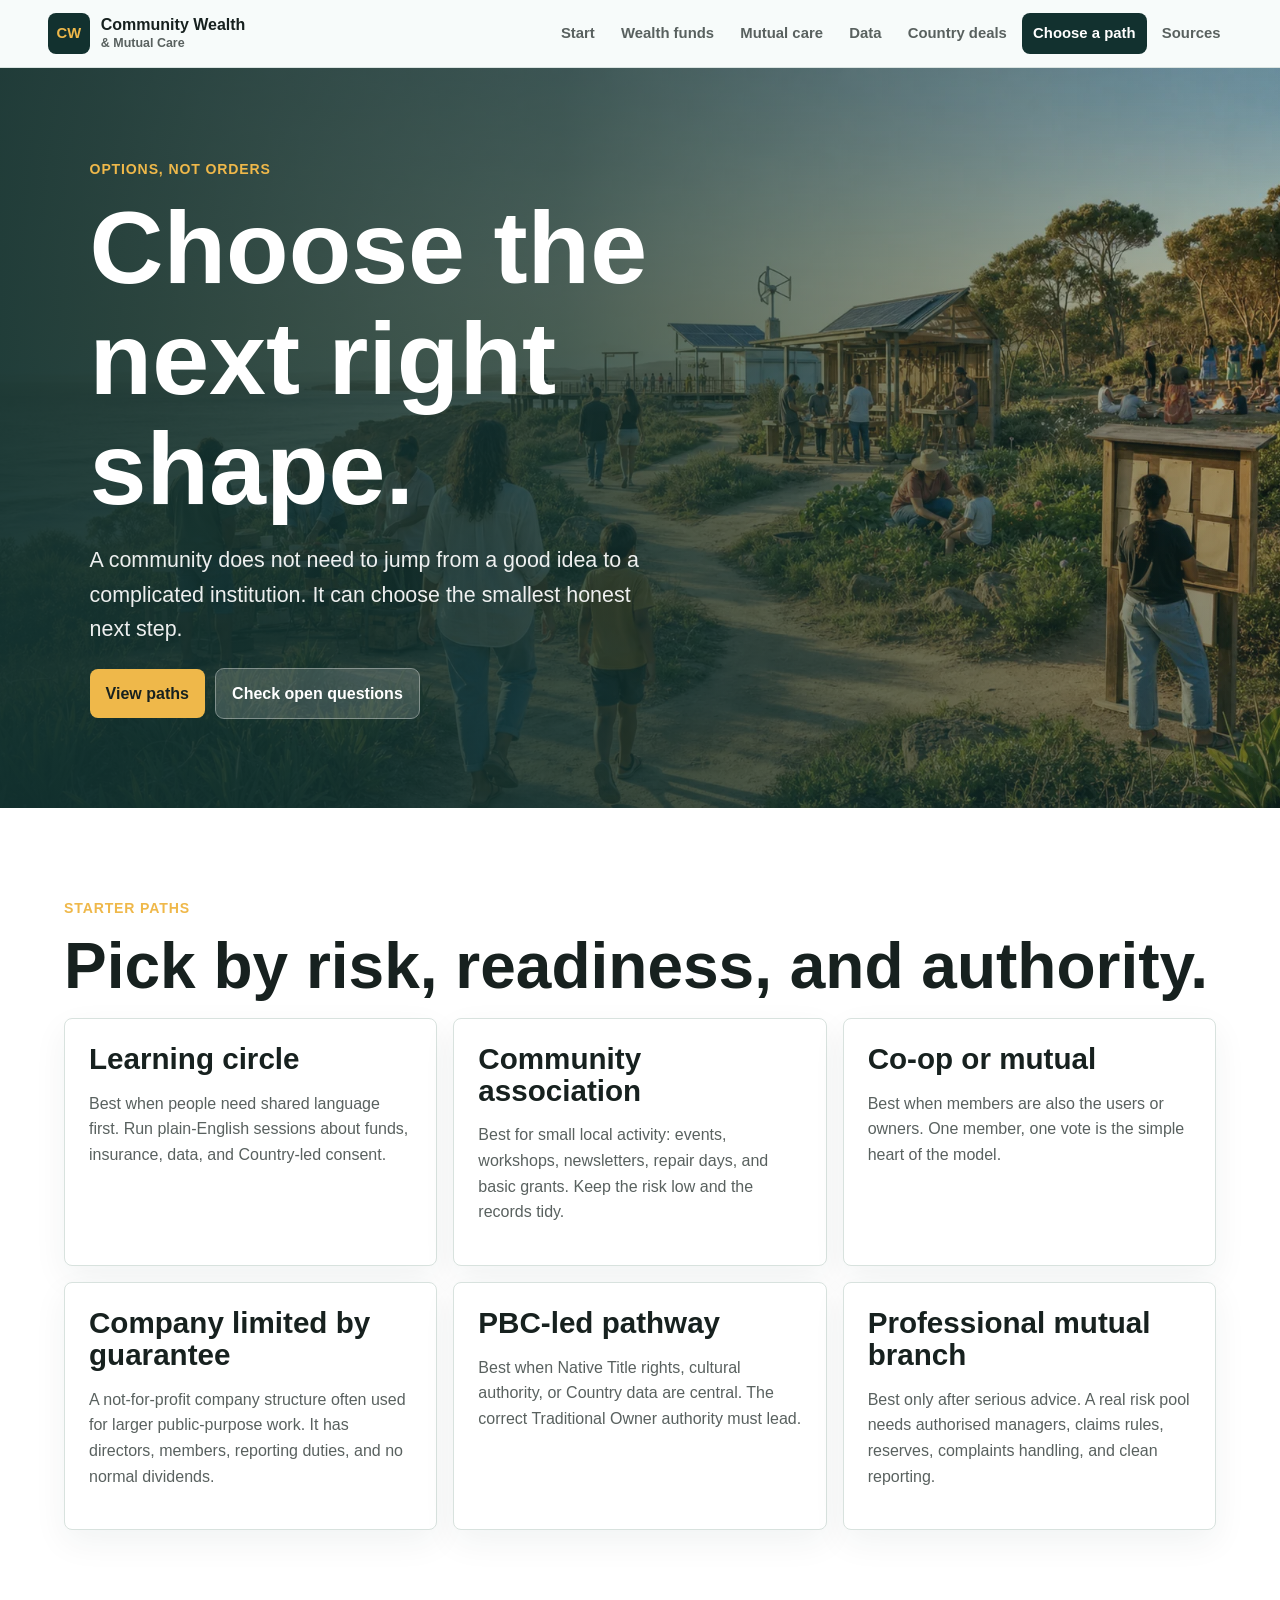
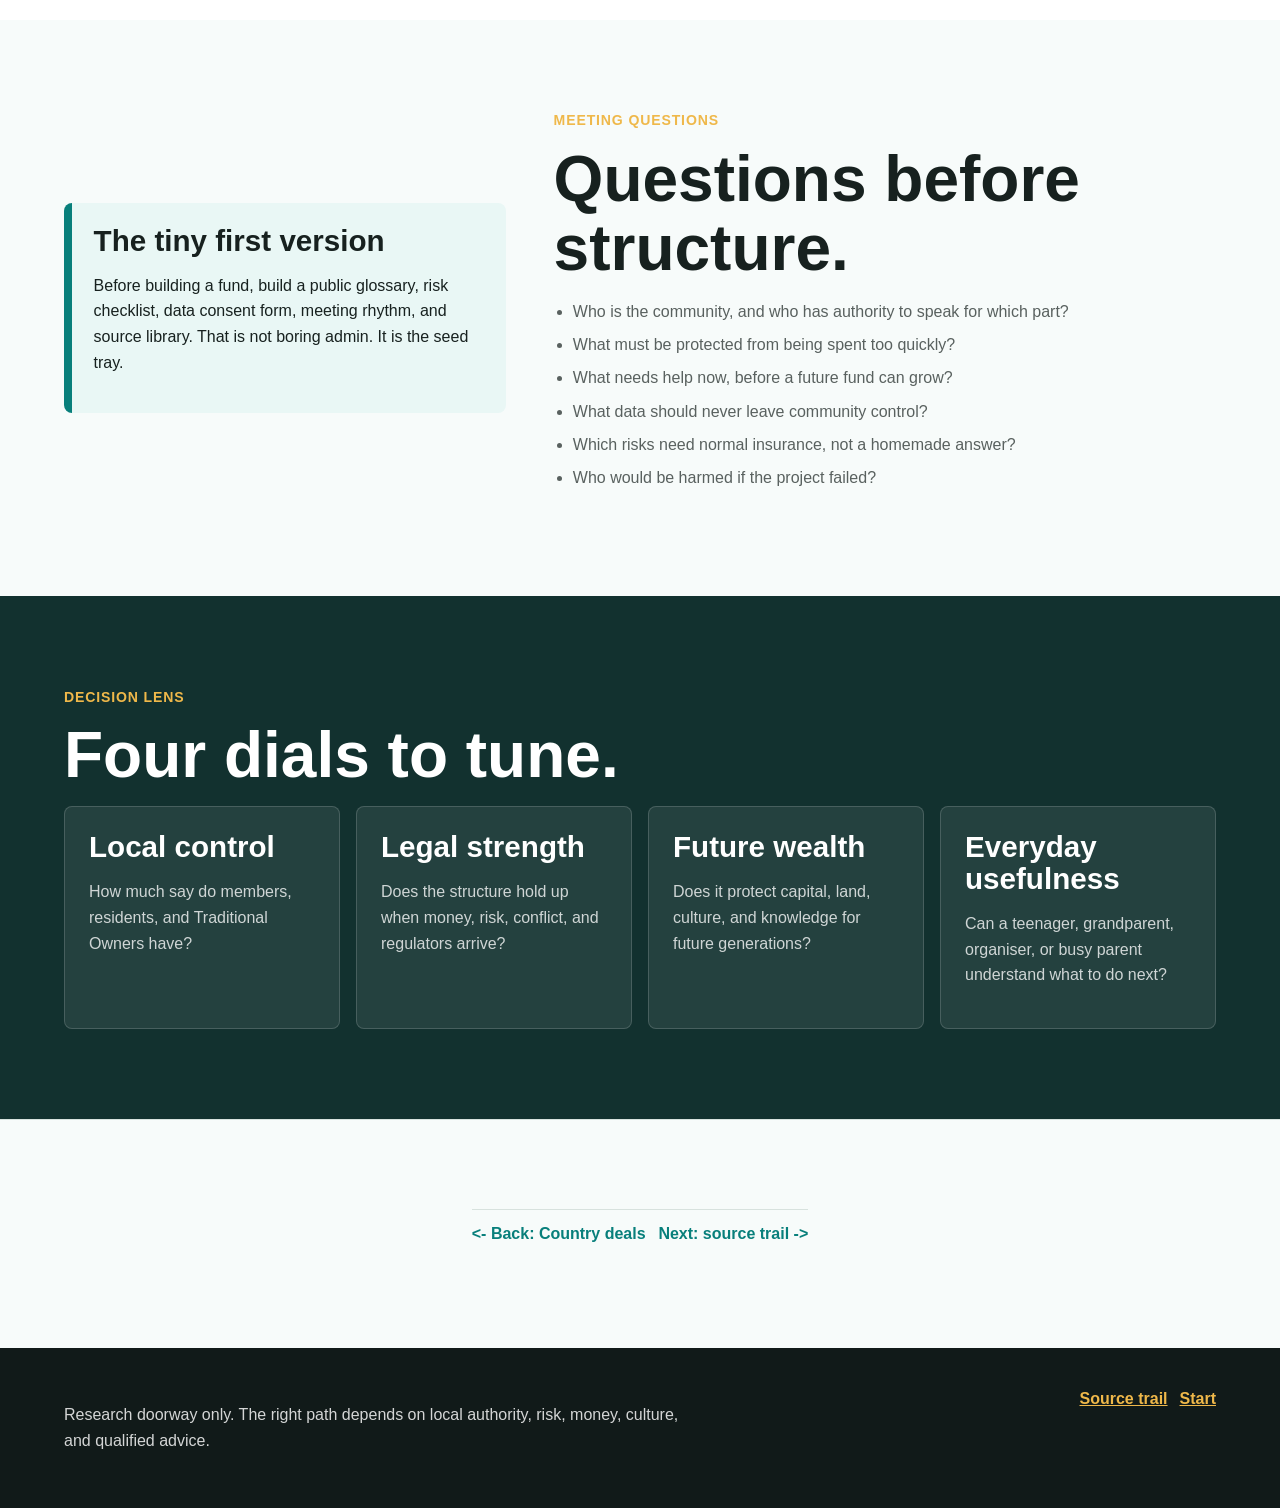
==== choose-a-path.html @ 38db11e7 "Create community wealth and mutual care site" ====
<!doctype html>
<html lang="en-AU">
<head>
  <meta charset="utf-8">
  <meta name="viewport" content="width=device-width, initial-scale=1">
  <title>Choose a Path | Moreton Bay Community Wealth</title>
  <meta name="description" content="A plain-English path chooser for community wealth, mutual protection, data commons, and Country-led governance.">
  <link rel="icon" href="assets/favicon.svg" type="image/svg+xml">
  <link rel="stylesheet" href="styles.css">
</head>
<body data-page="paths">
  <a class="skip-link" href="#main">Skip to main content</a>
  <header class="site-header">
    <a class="brand" href="index.html"><span class="brand-mark">CW</span><span>Community Wealth<br><small>& Mutual Care</small></span></a>
    <button class="menu-toggle" type="button" aria-expanded="false" aria-controls="site-nav"><span class="sr-only">Menu</span></button>
    <nav class="site-nav" id="site-nav" aria-label="Main navigation">
      <a href="index.html" data-page="home">Start</a>
      <a href="wealth-funds.html" data-page="wealth">Wealth funds</a>
      <a href="mutual-care.html" data-page="mutual">Mutual care</a>
      <a href="data-sovereignty.html" data-page="data">Data</a>
      <a href="country-deals.html" data-page="country">Country deals</a>
      <a href="choose-a-path.html" data-page="paths">Choose a path</a>
      <a href="source-trail.html" data-page="sources">Sources</a>
    </nav>
  </header>

  <main id="main">
    <section class="hero">
      <img src="assets/images/hero-choose-path.webp" alt="A coastal path splitting into several signless routes with a mutual-aid table, cooperative workshop, home garden, energy pier, blank noticeboard, and cultural learning circle.">
      <div class="hero-content">
        <p class="eyebrow">Options, not orders</p>
        <h1>Choose the next right shape.</h1>
        <p>A community does not need to jump from a good idea to a complicated institution. It can choose the smallest honest next step.</p>
        <div class="hero-actions">
          <a class="button" href="#starter-paths">View paths</a>
          <a class="button secondary" href="source-trail.html">Check open questions</a>
        </div>
      </div>
    </section>

    <section class="section white" id="starter-paths">
      <div class="wrap">
        <p class="eyebrow">Starter paths</p>
        <h2>Pick by risk, readiness, and authority.</h2>
        <div class="grid three">
          <article class="card">
            <h3>Learning circle</h3>
            <p>Best when people need shared language first. Run plain-English sessions about funds, insurance, data, and Country-led consent.</p>
          </article>
          <article class="card">
            <h3>Community association</h3>
            <p>Best for small local activity: events, workshops, newsletters, repair days, and basic grants. Keep the risk low and the records tidy.</p>
          </article>
          <article class="card">
            <h3>Co-op or mutual</h3>
            <p>Best when members are also the users or owners. One member, one vote is the simple heart of the model.</p>
          </article>
          <article class="card">
            <h3>Company limited by guarantee</h3>
            <p>A not-for-profit company structure often used for larger public-purpose work. It has directors, members, reporting duties, and no normal dividends.</p>
          </article>
          <article class="card">
            <h3>PBC-led pathway</h3>
            <p>Best when Native Title rights, cultural authority, or Country data are central. The correct Traditional Owner authority must lead.</p>
          </article>
          <article class="card">
            <h3>Professional mutual branch</h3>
            <p>Best only after serious advice. A real risk pool needs authorised managers, claims rules, reserves, complaints handling, and clean reporting.</p>
          </article>
        </div>
      </div>
    </section>

    <section class="section">
      <div class="wrap story-strip">
        <div class="callout teal">
          <h3>The tiny first version</h3>
          <p>Before building a fund, build a public glossary, risk checklist, data consent form, meeting rhythm, and source library. That is not boring admin. It is the seed tray.</p>
        </div>
        <div>
          <p class="eyebrow">Meeting questions</p>
          <h2>Questions before structure.</h2>
          <ul class="plain-list">
            <li>Who is the community, and who has authority to speak for which part?</li>
            <li>What must be protected from being spent too quickly?</li>
            <li>What needs help now, before a future fund can grow?</li>
            <li>What data should never leave community control?</li>
            <li>Which risks need normal insurance, not a homemade answer?</li>
            <li>Who would be harmed if the project failed?</li>
          </ul>
        </div>
      </div>
    </section>

    <section class="section deep">
      <div class="wrap">
        <p class="eyebrow">Decision lens</p>
        <h2>Four dials to tune.</h2>
        <div class="grid four">
          <article class="card">
            <h3>Local control</h3>
            <p>How much say do members, residents, and Traditional Owners have?</p>
          </article>
          <article class="card">
            <h3>Legal strength</h3>
            <p>Does the structure hold up when money, risk, conflict, and regulators arrive?</p>
          </article>
          <article class="card">
            <h3>Future wealth</h3>
            <p>Does it protect capital, land, culture, and knowledge for future generations?</p>
          </article>
          <article class="card">
            <h3>Everyday usefulness</h3>
            <p>Can a teenager, grandparent, organiser, or busy parent understand what to do next?</p>
          </article>
        </div>
      </div>
    </section>

    <section class="section route-nav">
      <div class="wrap route-nav">
        <a href="country-deals.html"><- Back: Country deals</a>
        <a href="source-trail.html">Next: source trail -></a>
      </div>
    </section>
  </main>

  <footer class="site-footer">
    <div class="wrap">
      <p>Research doorway only. The right path depends on local authority, risk, money, culture, and qualified advice.</p>
      <div class="footer-links"><a href="source-trail.html">Source trail</a><a href="index.html">Start</a></div>
    </div>
  </footer>
  <button class="back-to-top" type="button" aria-label="Back to top">&uarr;</button>
  <script src="script.js"></script>
</body>
</html>
---- styles.css ----
:root {
  --ink: #17211f;
  --muted: #59615f;
  --paper: #f7fbfa;
  --white: #ffffff;
  --line: #d8e2de;
  --teal: #087f7b;
  --deep-teal: #12312f;
  --coral: #e65f4f;
  --gold: #efb84a;
  --leaf: #347b48;
  --violet: #6f56c9;
  --shadow: 0 22px 60px rgba(18, 49, 47, 0.14);
  --radius: 8px;
  font-family: "Atkinson Hyperlegible", "Segoe UI", Arial, sans-serif;
}

* {
  box-sizing: border-box;
}

html {
  scroll-behavior: smooth;
}

body {
  margin: 0;
  background: var(--paper);
  color: var(--ink);
  line-height: 1.6;
  overflow-x: hidden;
}

img {
  display: block;
  max-width: 100%;
}

a {
  color: inherit;
}

.skip-link {
  position: fixed;
  left: 1rem;
  top: -4rem;
  z-index: 100;
  background: var(--gold);
  color: var(--ink);
  padding: 0.7rem 1rem;
  border-radius: var(--radius);
}

.skip-link:focus {
  top: 1rem;
}

.site-header {
  position: sticky;
  top: 0;
  z-index: 50;
  display: flex;
  align-items: center;
  justify-content: space-between;
  gap: 1rem;
  padding: 0.8rem clamp(1rem, 4vw, 3rem);
  background: rgba(247, 251, 250, 0.93);
  border-bottom: 1px solid rgba(216, 226, 222, 0.9);
  backdrop-filter: blur(16px);
  width: 100%;
}

.brand {
  display: flex;
  align-items: center;
  gap: 0.7rem;
  min-width: 0;
  font-weight: 800;
  line-height: 1.05;
  text-decoration: none;
}

.brand-mark {
  display: grid;
  width: 2.6rem;
  height: 2.6rem;
  place-items: center;
  border-radius: var(--radius);
  background: var(--deep-teal);
  color: var(--gold);
  font-size: 0.92rem;
  letter-spacing: 0;
}

.brand small {
  color: var(--muted);
  font-size: 0.78rem;
  font-weight: 700;
}

.site-nav {
  display: flex;
  flex-wrap: wrap;
  align-items: center;
  justify-content: flex-end;
  gap: 0.2rem;
}

.site-nav a {
  border-radius: var(--radius);
  color: var(--muted);
  font-size: 0.93rem;
  font-weight: 700;
  padding: 0.55rem 0.72rem;
  text-decoration: none;
}

.site-nav a:hover,
.site-nav a:focus-visible,
.site-nav a[aria-current="page"] {
  background: var(--deep-teal);
  color: var(--white);
}

.menu-toggle {
  display: none;
  flex: 0 0 2.75rem;
  border: 1px solid var(--line);
  border-radius: var(--radius);
  background: var(--white);
  color: var(--ink);
  min-height: 2.75rem;
  min-width: 2.75rem;
}

.menu-toggle::before {
  content: "";
  display: block;
  width: 1.25rem;
  height: 0.8rem;
  margin: auto;
  border-top: 3px solid currentColor;
  border-bottom: 3px solid currentColor;
  box-shadow: 0 5px 0 currentColor;
}

.sr-only {
  position: absolute;
  width: 1px;
  height: 1px;
  overflow: hidden;
  clip: rect(0, 0, 0, 0);
  white-space: nowrap;
}

.hero {
  position: relative;
  min-height: clamp(520px, 76svh, 760px);
  overflow: hidden;
  isolation: isolate;
}

.hero img {
  position: absolute;
  inset: 0;
  z-index: -2;
  width: 100%;
  height: 100%;
  object-fit: cover;
}

.hero::after {
  content: "";
  position: absolute;
  inset: 0;
  z-index: -1;
  background:
    linear-gradient(90deg, rgba(18, 49, 47, 0.92) 0%, rgba(18, 49, 47, 0.72) 44%, rgba(18, 49, 47, 0.1) 100%),
    linear-gradient(0deg, rgba(18, 49, 47, 0.44), rgba(18, 49, 47, 0.04));
}

.hero-content {
  display: grid;
  align-content: center;
  width: min(100%, 760px);
  min-height: inherit;
  max-width: 760px;
  padding: clamp(3rem, 7vw, 6rem) clamp(1rem, 7vw, 6rem);
  color: var(--white);
}

.eyebrow {
  margin: 0 0 0.8rem;
  color: var(--gold);
  font-size: 0.88rem;
  font-weight: 900;
  letter-spacing: 0.06em;
  text-transform: uppercase;
}

h1,
h2,
h3 {
  line-height: 1.08;
}

h1 {
  margin: 0;
  max-width: 12ch;
  font-size: clamp(2.75rem, 9vw, 6.4rem);
  letter-spacing: 0;
  overflow-wrap: normal;
}

.hero p:not(.eyebrow) {
  max-width: 58ch;
  margin: 1.15rem 0 0;
  color: rgba(255, 255, 255, 0.92);
  font-size: clamp(1.05rem, 2vw, 1.34rem);
}

.hero-actions {
  display: flex;
  flex-wrap: wrap;
  gap: 0.7rem;
  margin-top: 1.45rem;
}

.button,
.text-link {
  display: inline-flex;
  align-items: center;
  justify-content: center;
  min-height: 2.8rem;
  border-radius: var(--radius);
  font-weight: 850;
  text-decoration: none;
}

.button {
  background: var(--gold);
  color: var(--ink);
  padding: 0.72rem 1rem;
}

.button.secondary {
  background: rgba(255, 255, 255, 0.16);
  color: var(--white);
  outline: 1px solid rgba(255, 255, 255, 0.45);
}

.text-link {
  color: var(--teal);
}

.link-stack {
  display: grid;
  gap: 0.35rem;
  justify-items: start;
}

.section {
  padding: clamp(3rem, 7vw, 6rem) clamp(1rem, 5vw, 4rem);
}

.section.white {
  background: var(--white);
}

.section.deep {
  background: var(--deep-teal);
  color: var(--white);
}

.section.deep .lead,
.section.deep .mini,
.section.deep .muted {
  color: rgba(255, 255, 255, 0.78);
}

.wrap {
  max-width: 1180px;
  margin: 0 auto;
}

.narrow {
  max-width: 820px;
}

.section h2 {
  margin: 0 0 1rem;
  font-size: clamp(2rem, 5vw, 4rem);
  letter-spacing: 0;
}

.section h3 {
  margin: 0 0 0.65rem;
  font-size: clamp(1.25rem, 3vw, 1.85rem);
}

.lead {
  max-width: 70ch;
  color: var(--muted);
  font-size: clamp(1.08rem, 2vw, 1.28rem);
}

.grid {
  display: grid;
  gap: 1rem;
}

.grid.two {
  grid-template-columns: repeat(2, minmax(0, 1fr));
}

.grid.three {
  grid-template-columns: repeat(3, minmax(0, 1fr));
}

.grid.four {
  grid-template-columns: repeat(4, minmax(0, 1fr));
}

.card {
  border: 1px solid var(--line);
  border-radius: var(--radius);
  background: var(--white);
  padding: clamp(1.1rem, 2vw, 1.5rem);
  box-shadow: 0 12px 34px rgba(18, 49, 47, 0.06);
}

.deep .card {
  border-color: rgba(255, 255, 255, 0.16);
  background: rgba(255, 255, 255, 0.08);
  box-shadow: none;
}

.card p,
.plain-list li,
.source-list li {
  color: var(--muted);
}

.deep .card p {
  color: rgba(255, 255, 255, 0.78);
}

.tag-row {
  display: flex;
  flex-wrap: wrap;
  gap: 0.45rem;
  margin-top: 1rem;
}

.tag {
  border: 1px solid rgba(8, 127, 123, 0.28);
  border-radius: var(--radius);
  background: rgba(8, 127, 123, 0.08);
  color: var(--deep-teal);
  font-size: 0.88rem;
  font-weight: 800;
  padding: 0.28rem 0.5rem;
}

.story-strip {
  display: grid;
  grid-template-columns: 0.8fr 1.2fr;
  gap: clamp(1.3rem, 4vw, 3rem);
  align-items: center;
}

.story-image {
  border-radius: var(--radius);
  box-shadow: var(--shadow);
  aspect-ratio: 4 / 3;
  object-fit: cover;
}

.spectrum {
  display: grid;
  gap: 0.8rem;
}

.spectrum-item {
  display: grid;
  grid-template-columns: minmax(8rem, 0.32fr) 1fr;
  gap: 1rem;
  align-items: start;
  padding: 1rem;
  border-left: 6px solid var(--teal);
  border-radius: var(--radius);
  background: var(--white);
}

.spectrum-item:nth-child(2n) {
  border-color: var(--coral);
}

.spectrum-item:nth-child(3n) {
  border-color: var(--leaf);
}

.spectrum-item strong {
  font-size: 1rem;
}

.spectrum-item p {
  margin: 0;
  color: var(--muted);
}

.callout {
  border-left: 8px solid var(--gold);
  border-radius: var(--radius);
  background: #fff7df;
  padding: clamp(1rem, 2vw, 1.35rem);
}

.callout.coral {
  border-color: var(--coral);
  background: #fff0ed;
}

.callout.teal {
  border-color: var(--teal);
  background: #e9f7f5;
}

.plain-list,
.source-list {
  padding-left: 1.2rem;
}

.plain-list li,
.source-list li {
  margin: 0.48rem 0;
}

.source-list a {
  color: var(--teal);
  font-weight: 800;
}

.route-nav {
  display: flex;
  flex-wrap: wrap;
  justify-content: space-between;
  gap: 0.8rem;
  border-top: 1px solid var(--line);
}

.route-nav a {
  display: inline-flex;
  align-items: center;
  min-height: 3rem;
  border-radius: var(--radius);
  color: var(--teal);
  font-weight: 850;
  text-decoration: none;
}

.site-footer {
  padding: 2.4rem clamp(1rem, 5vw, 4rem);
  background: #111a19;
  color: rgba(255, 255, 255, 0.82);
}

.site-footer .wrap {
  display: grid;
  grid-template-columns: 1.1fr 0.9fr;
  gap: 1rem;
  align-items: start;
}

.site-footer a {
  color: var(--gold);
  font-weight: 800;
}

.footer-links {
  display: flex;
  flex-wrap: wrap;
  gap: 0.75rem;
  justify-content: flex-end;
}

.back-to-top {
  position: fixed;
  right: 1rem;
  bottom: 1rem;
  z-index: 40;
  display: grid;
  width: 3rem;
  height: 3rem;
  place-items: center;
  border: 0;
  border-radius: var(--radius);
  background: var(--coral);
  color: var(--white);
  box-shadow: var(--shadow);
  cursor: pointer;
  opacity: 0;
  pointer-events: none;
  transform: translateY(0.5rem);
  transition: opacity 160ms ease, transform 160ms ease;
}

.back-to-top.is-visible {
  opacity: 1;
  pointer-events: auto;
  transform: translateY(0);
}

.mini {
  color: var(--muted);
  font-size: 0.94rem;
}

@media (max-width: 960px) {
  .menu-toggle {
    display: block;
  }

  .site-nav {
    position: absolute;
    left: 1rem;
    right: 1rem;
    top: calc(100% + 0.5rem);
    display: none;
    padding: 0.65rem;
    background: var(--white);
    border: 1px solid var(--line);
    border-radius: var(--radius);
    box-shadow: var(--shadow);
  }

  .site-nav.is-open {
    display: grid;
    grid-template-columns: repeat(2, minmax(0, 1fr));
  }

  .site-nav a {
    width: 100%;
  }

  .grid.two,
  .grid.three,
  .grid.four,
  .story-strip {
    grid-template-columns: 1fr;
  }

  .hero::after {
    background:
      linear-gradient(0deg, rgba(18, 49, 47, 0.9) 0%, rgba(18, 49, 47, 0.62) 62%, rgba(18, 49, 47, 0.1) 100%);
  }

  .hero-content {
    align-content: end;
  }
}

@media (max-width: 620px) {
  .site-header {
    padding: 0.7rem 0.85rem;
  }

  .brand {
    font-size: 0.92rem;
  }

  .brand-mark {
    width: 2.3rem;
    height: 2.3rem;
  }

  .site-nav.is-open {
    grid-template-columns: 1fr;
  }

  h1 {
    max-width: 8.4ch;
    font-size: clamp(2.5rem, 12vw, 3.35rem);
  }

  .hero {
    min-height: 78svh;
  }

  .hero-content {
    padding: 2.4rem 1.25rem 3rem;
  }

  .hero p:not(.eyebrow) {
    font-size: 1rem;
  }

  .hero-actions {
    display: grid;
    grid-template-columns: 1fr;
    width: min(100%, 20rem);
  }

  .button {
    width: 100%;
  }

  .eyebrow {
    font-size: 0.78rem;
    letter-spacing: 0.04em;
  }

  .spectrum-item {
    grid-template-columns: 1fr;
    gap: 0.45rem;
  }

  .footer-links,
  .site-footer .wrap {
    display: grid;
    justify-content: start;
    grid-template-columns: 1fr;
  }
}
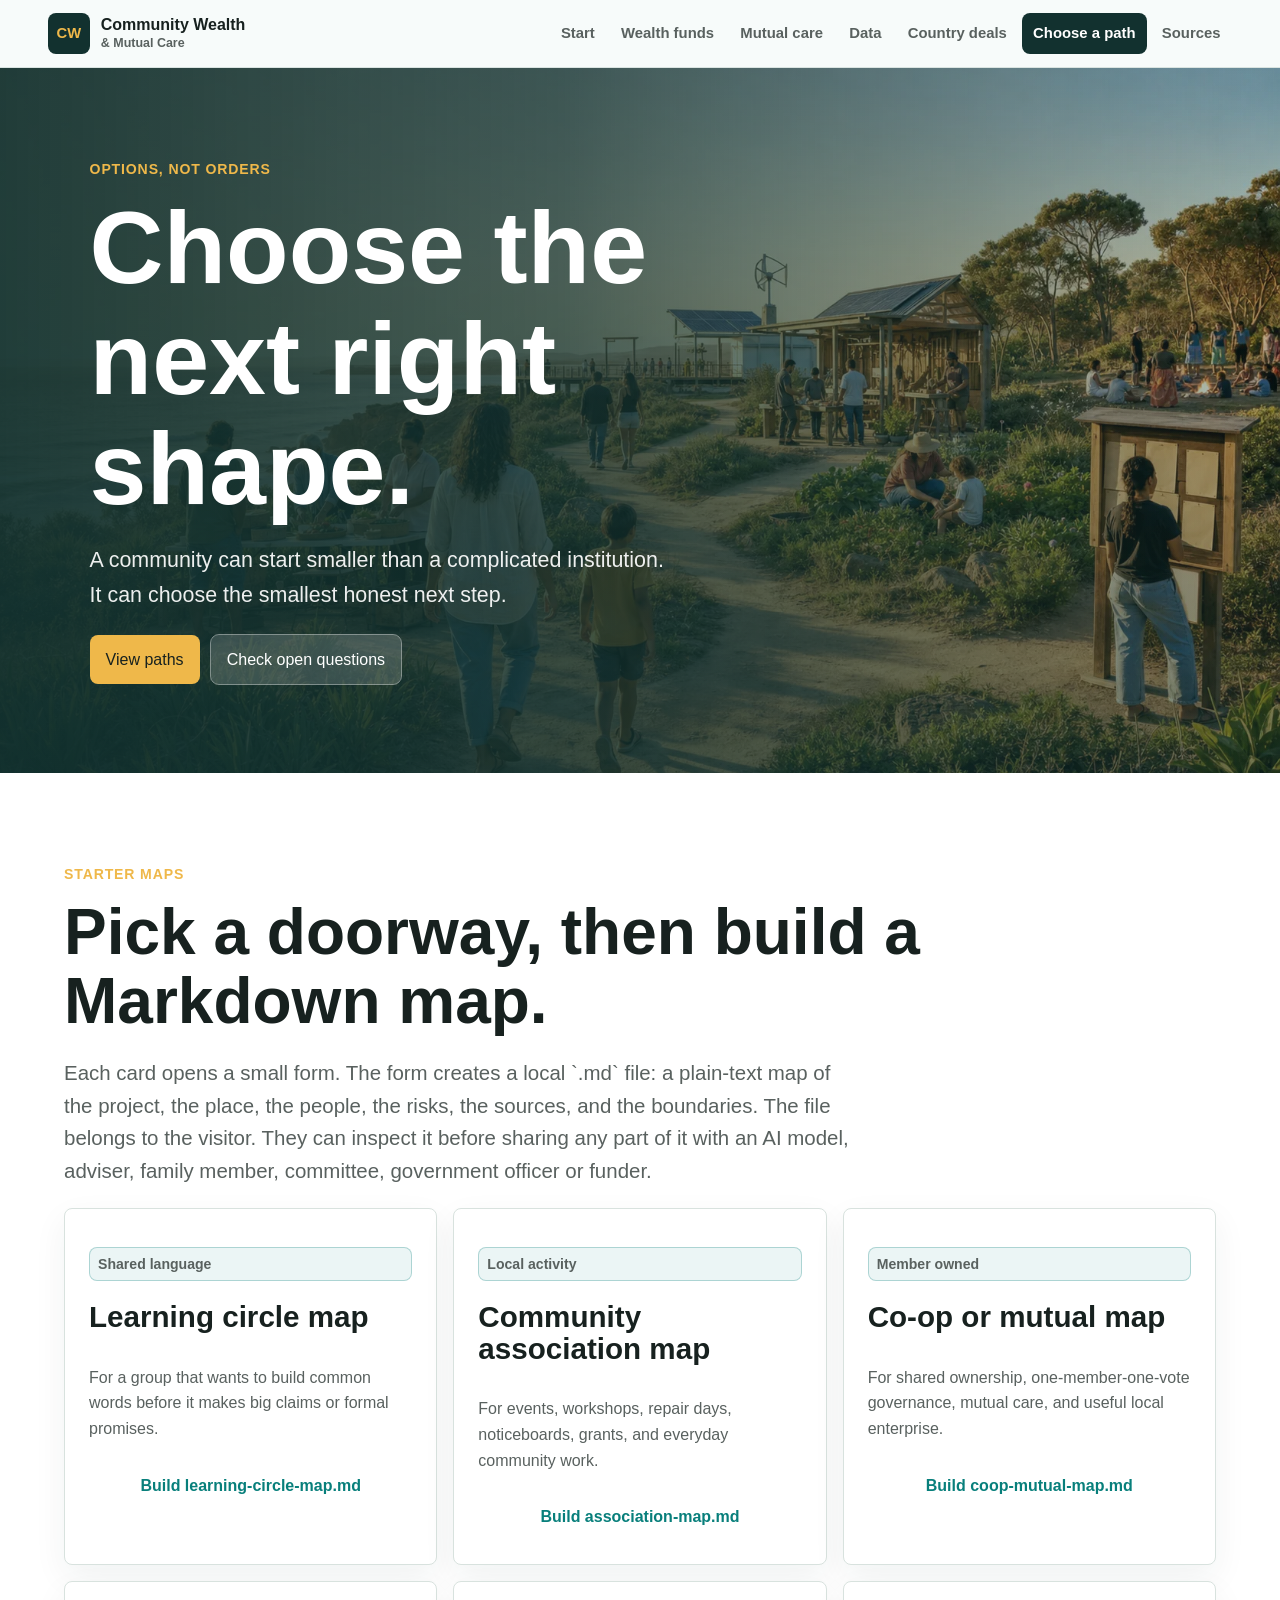
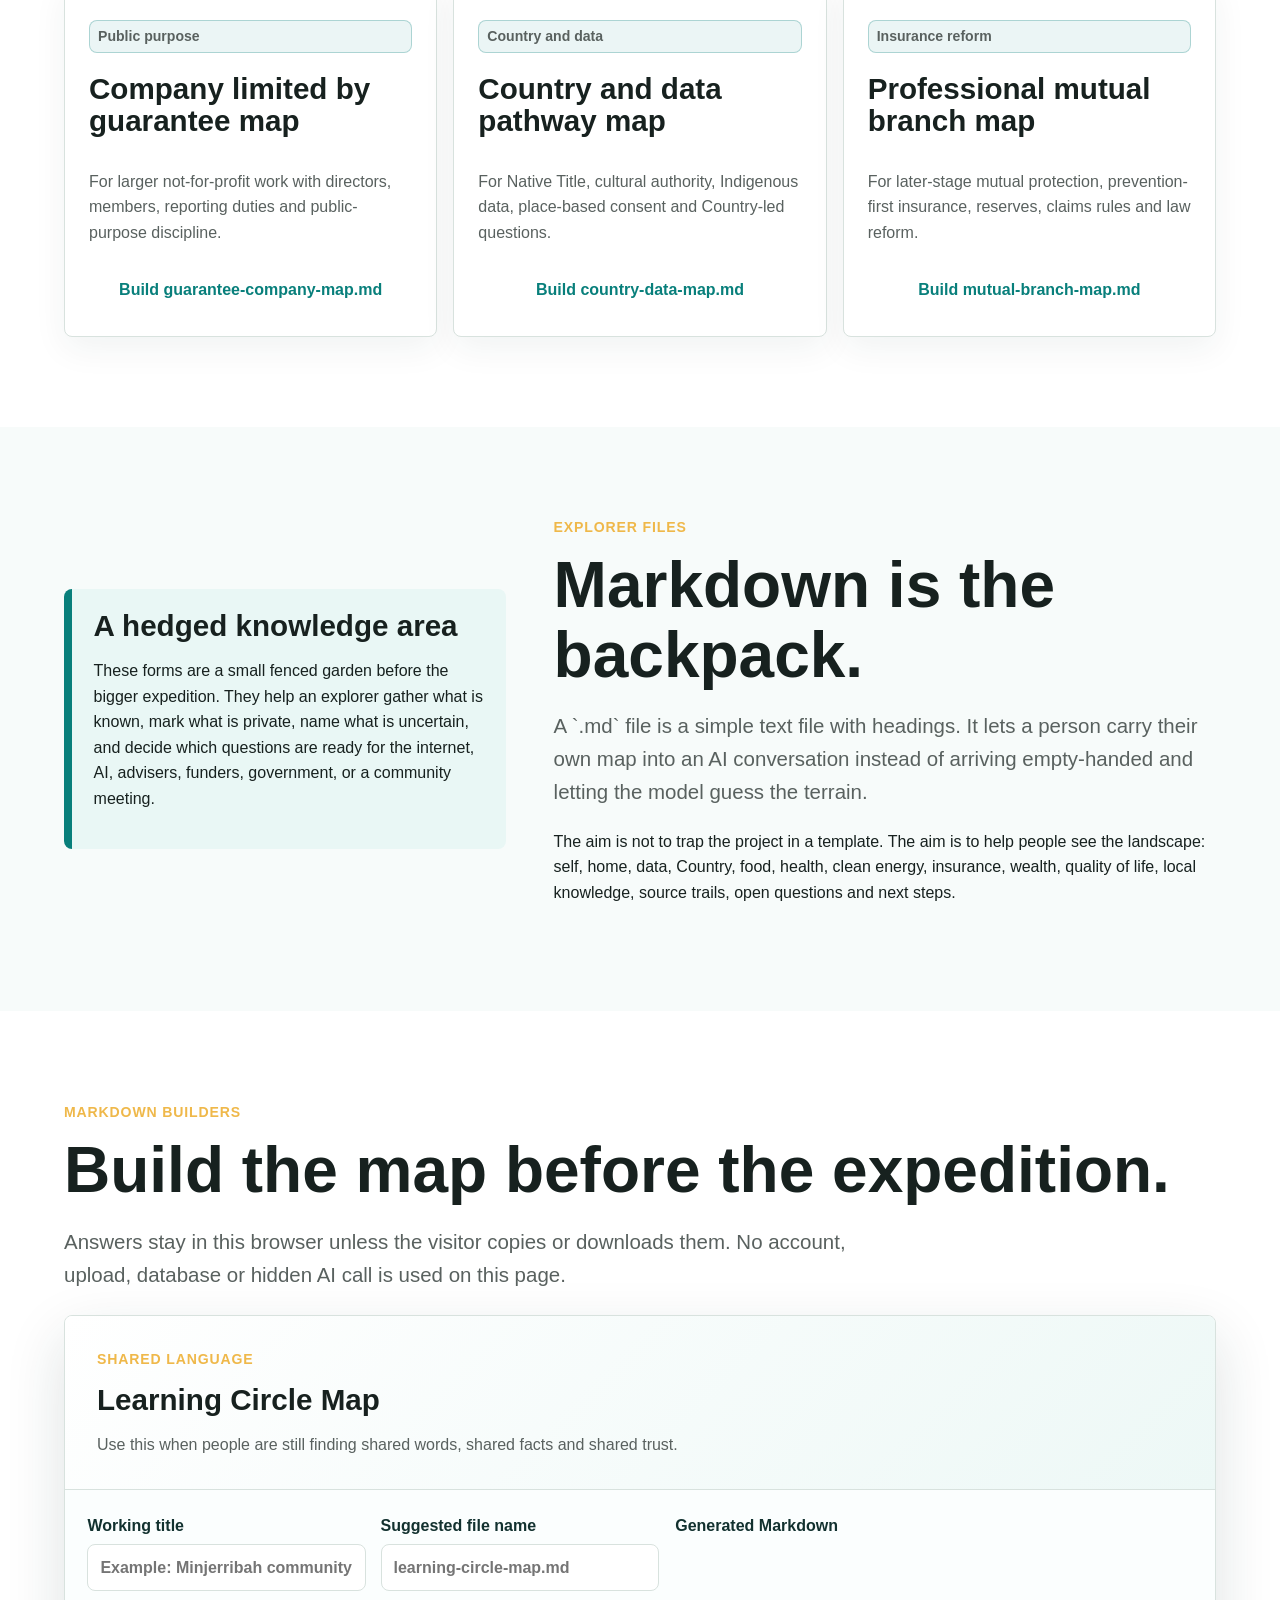
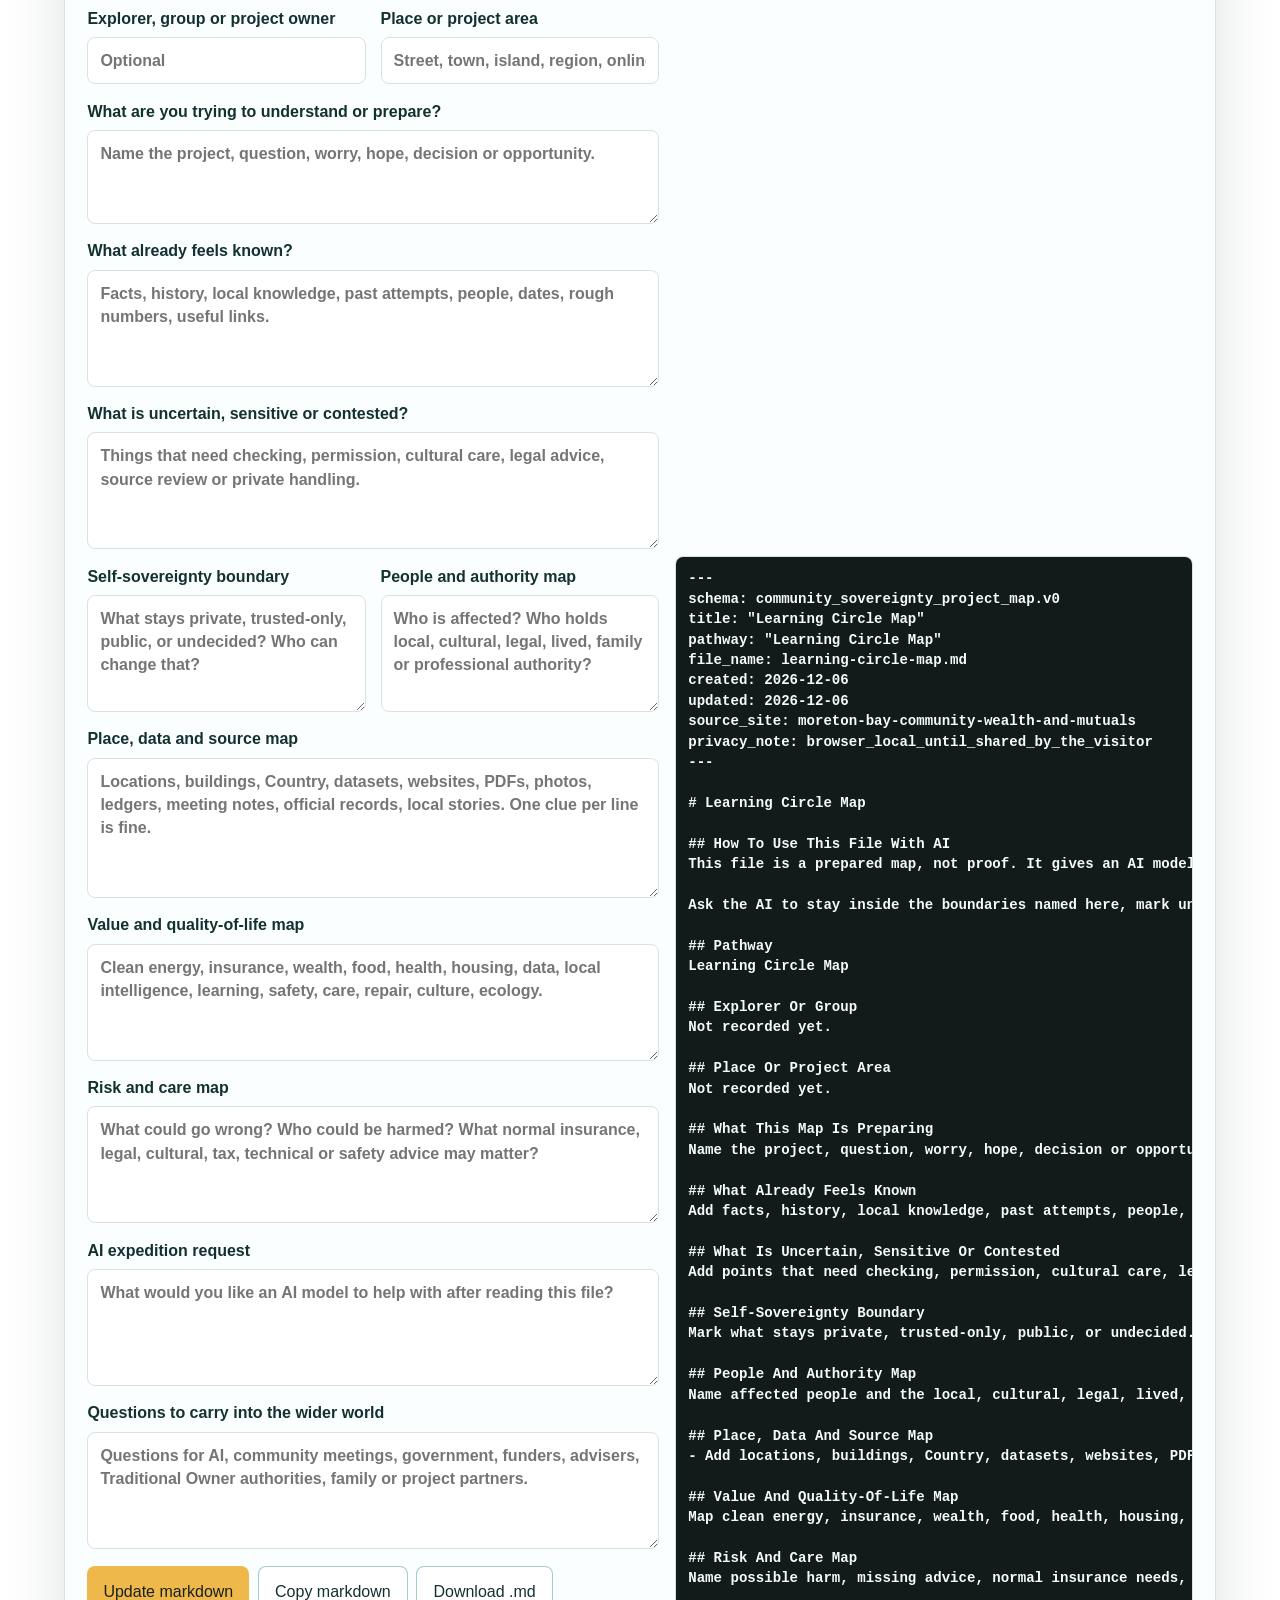
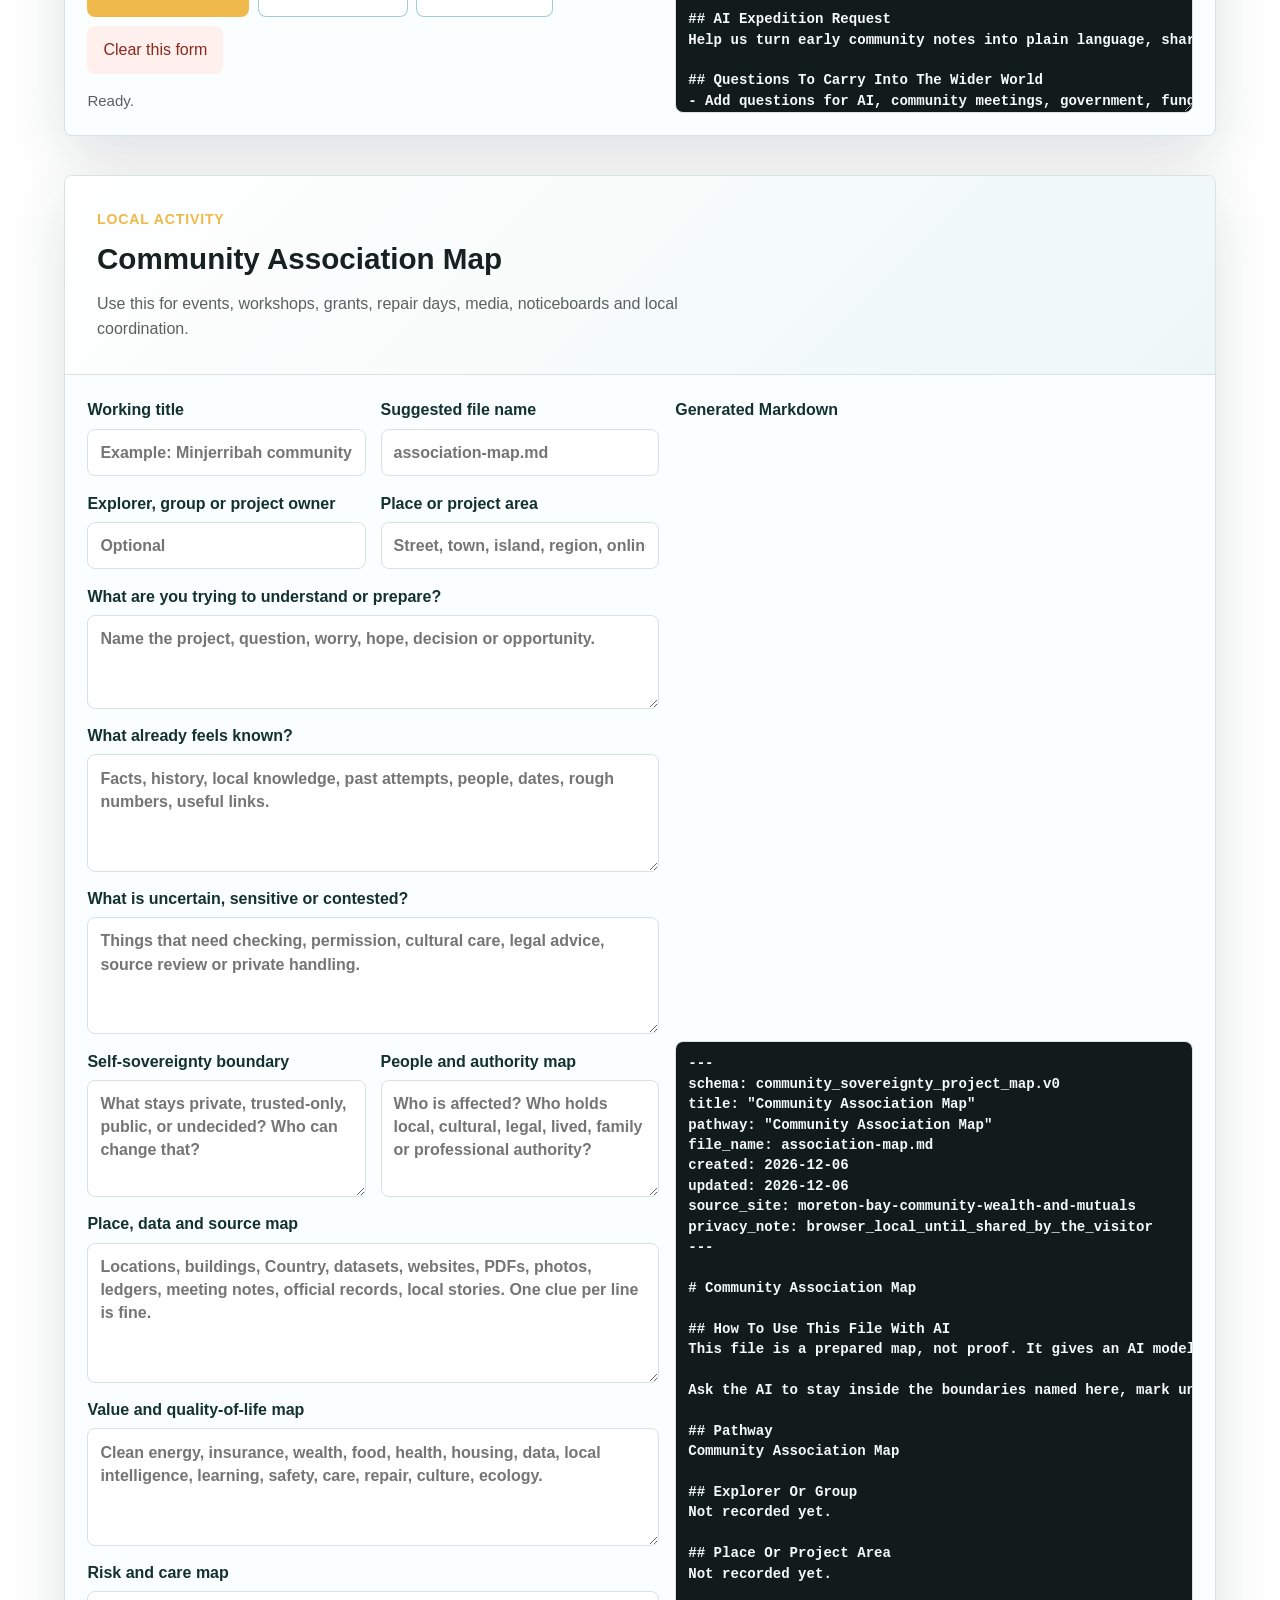
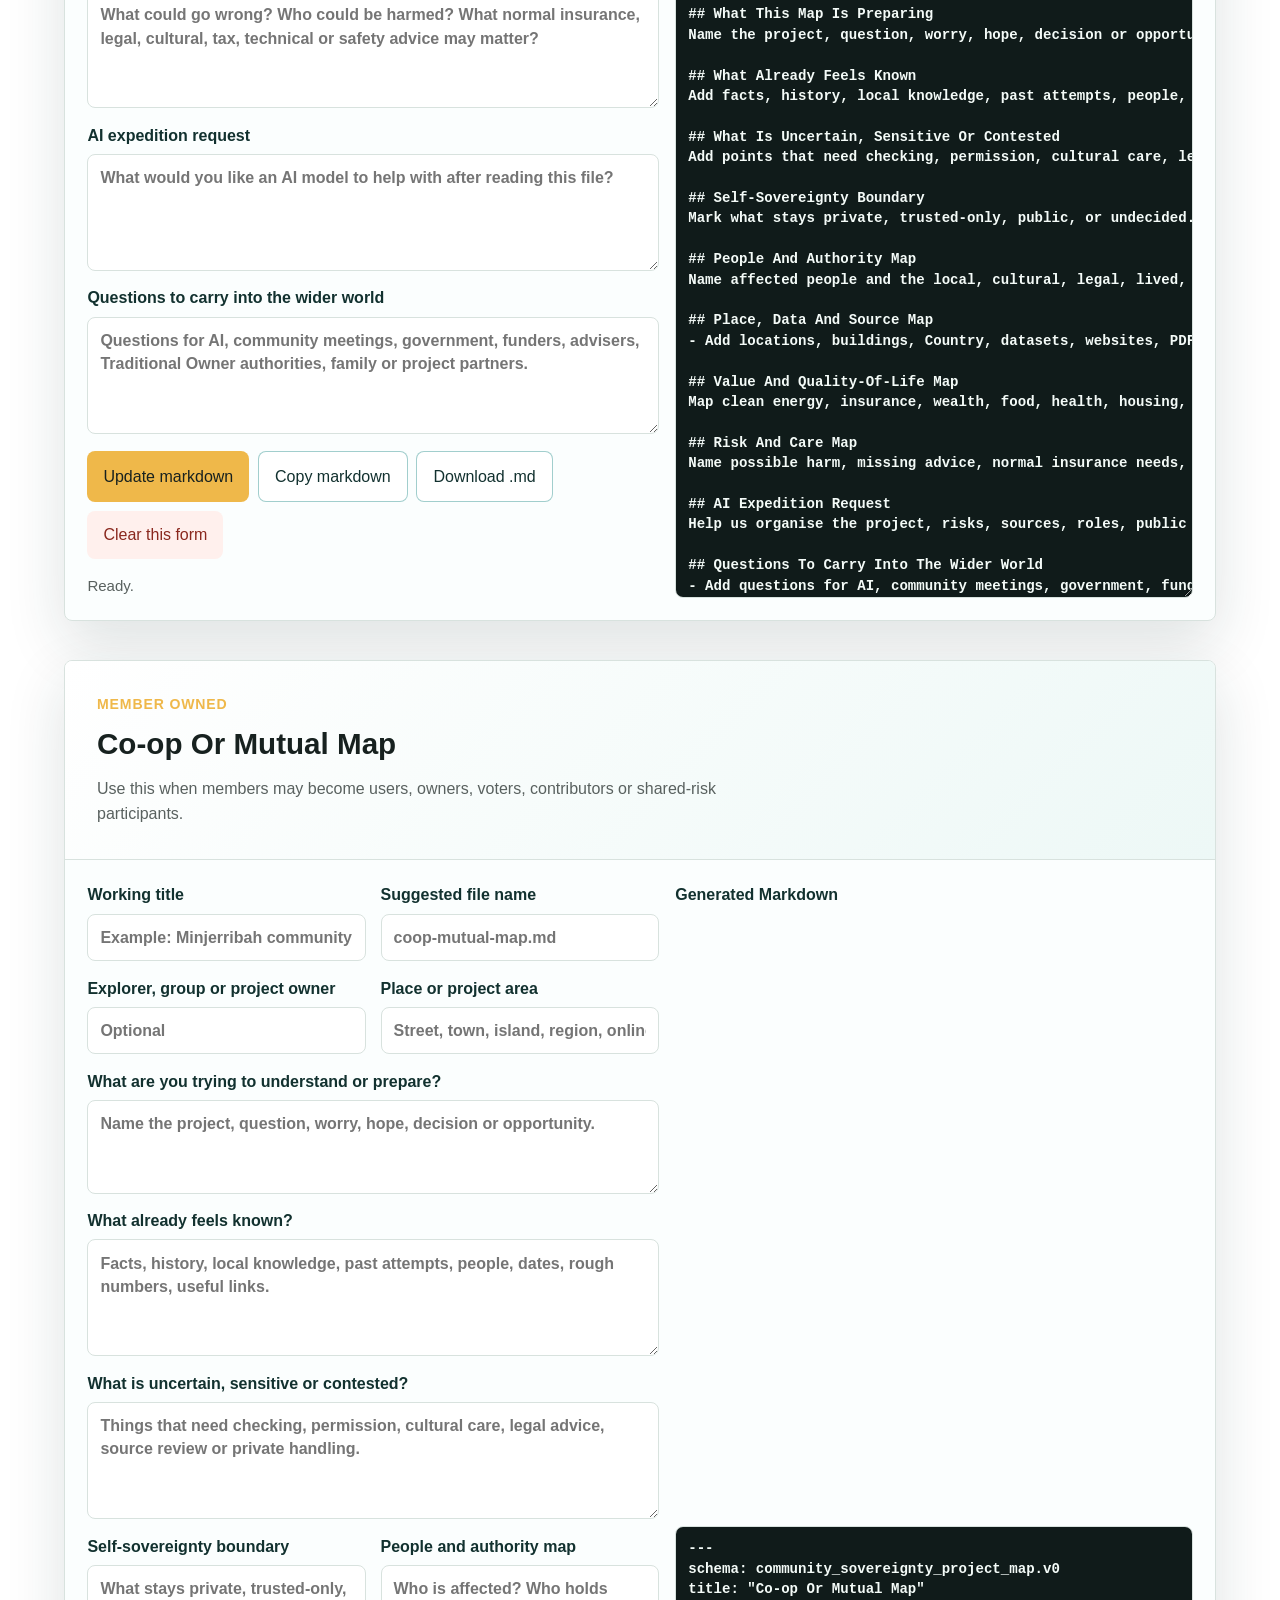
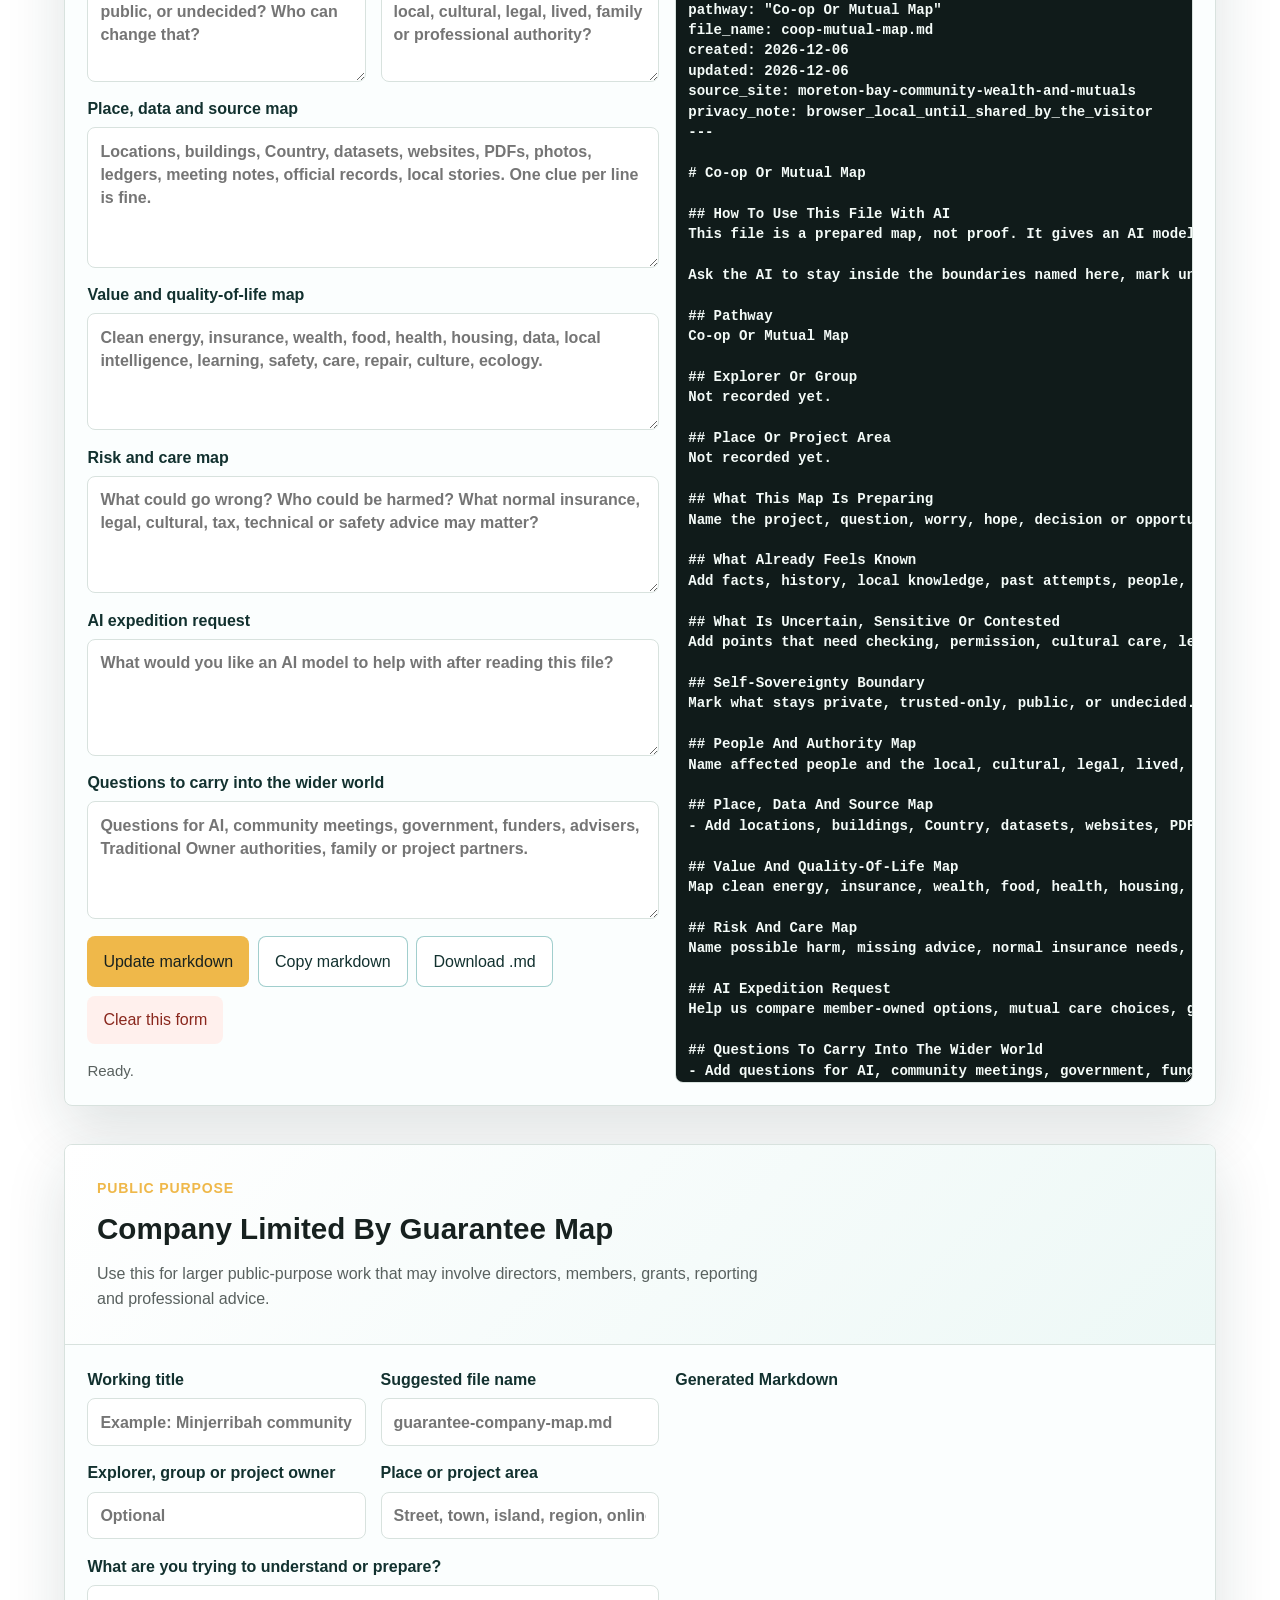
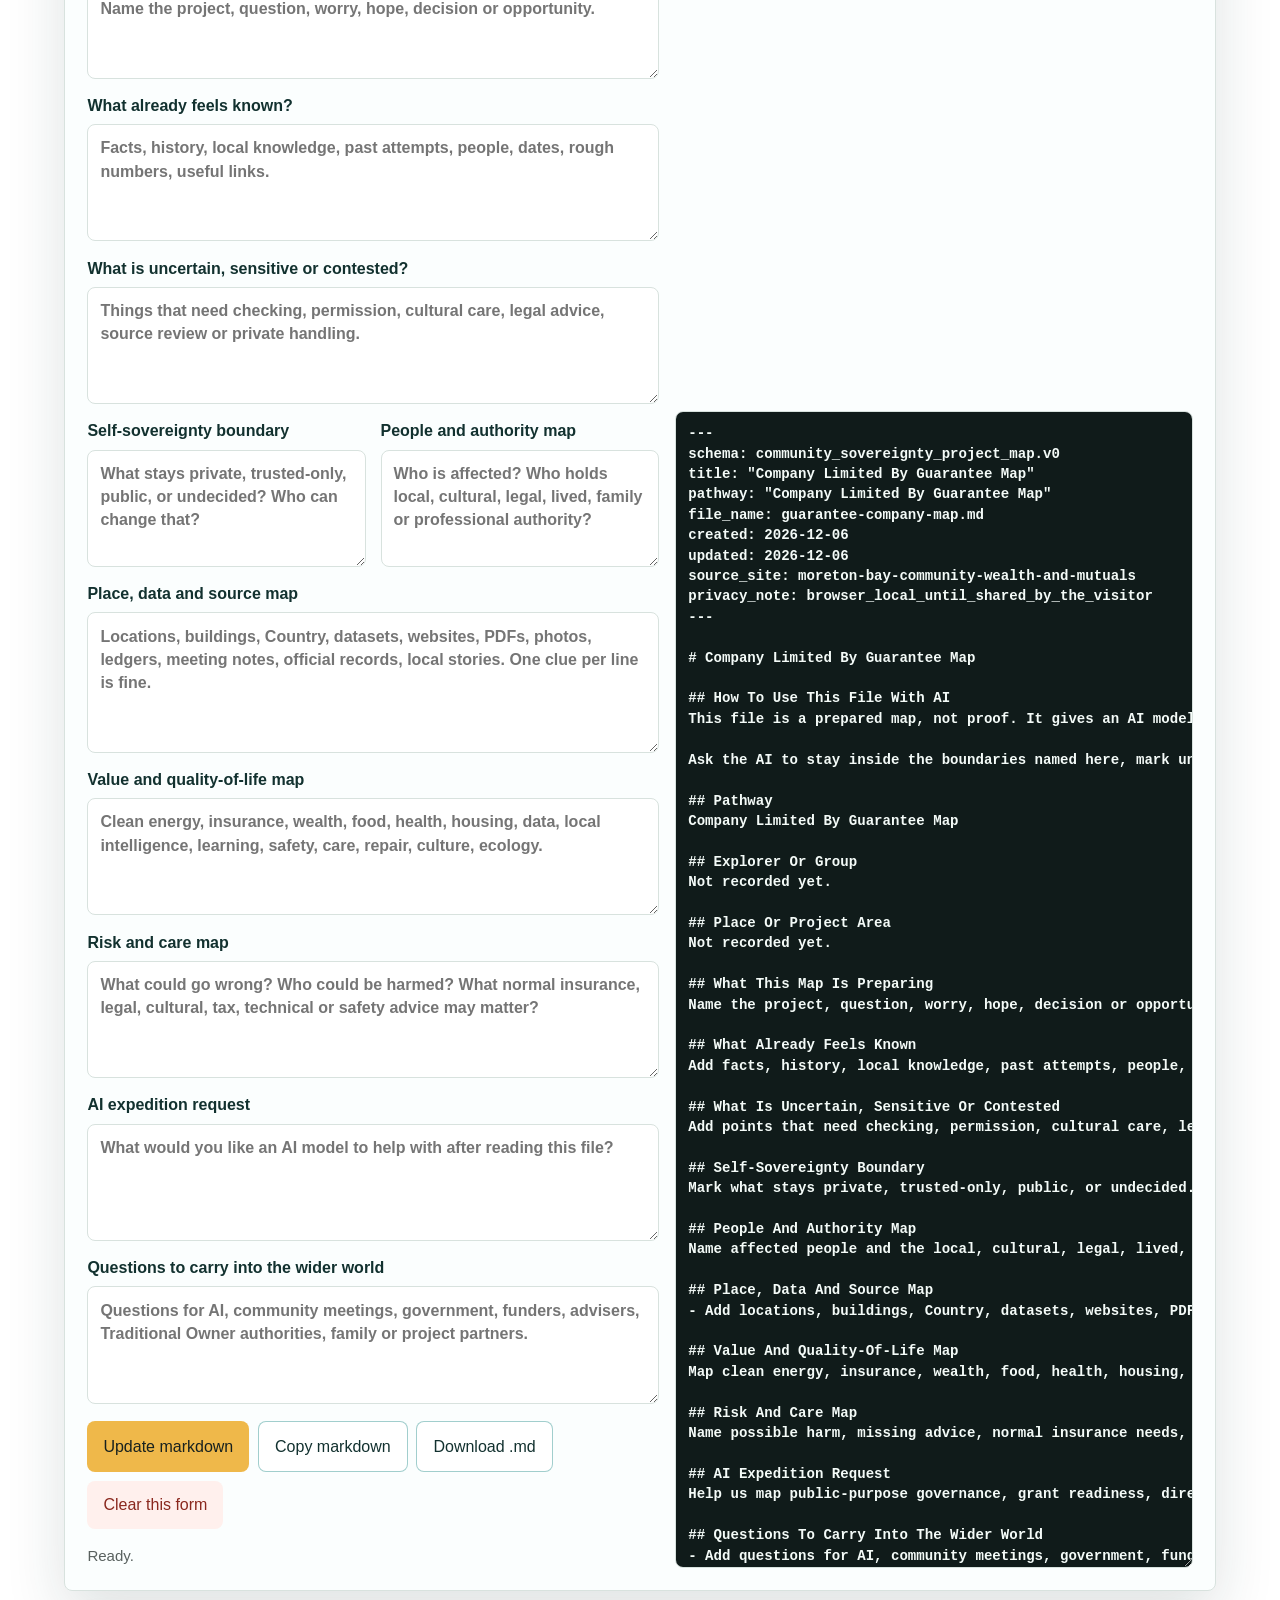
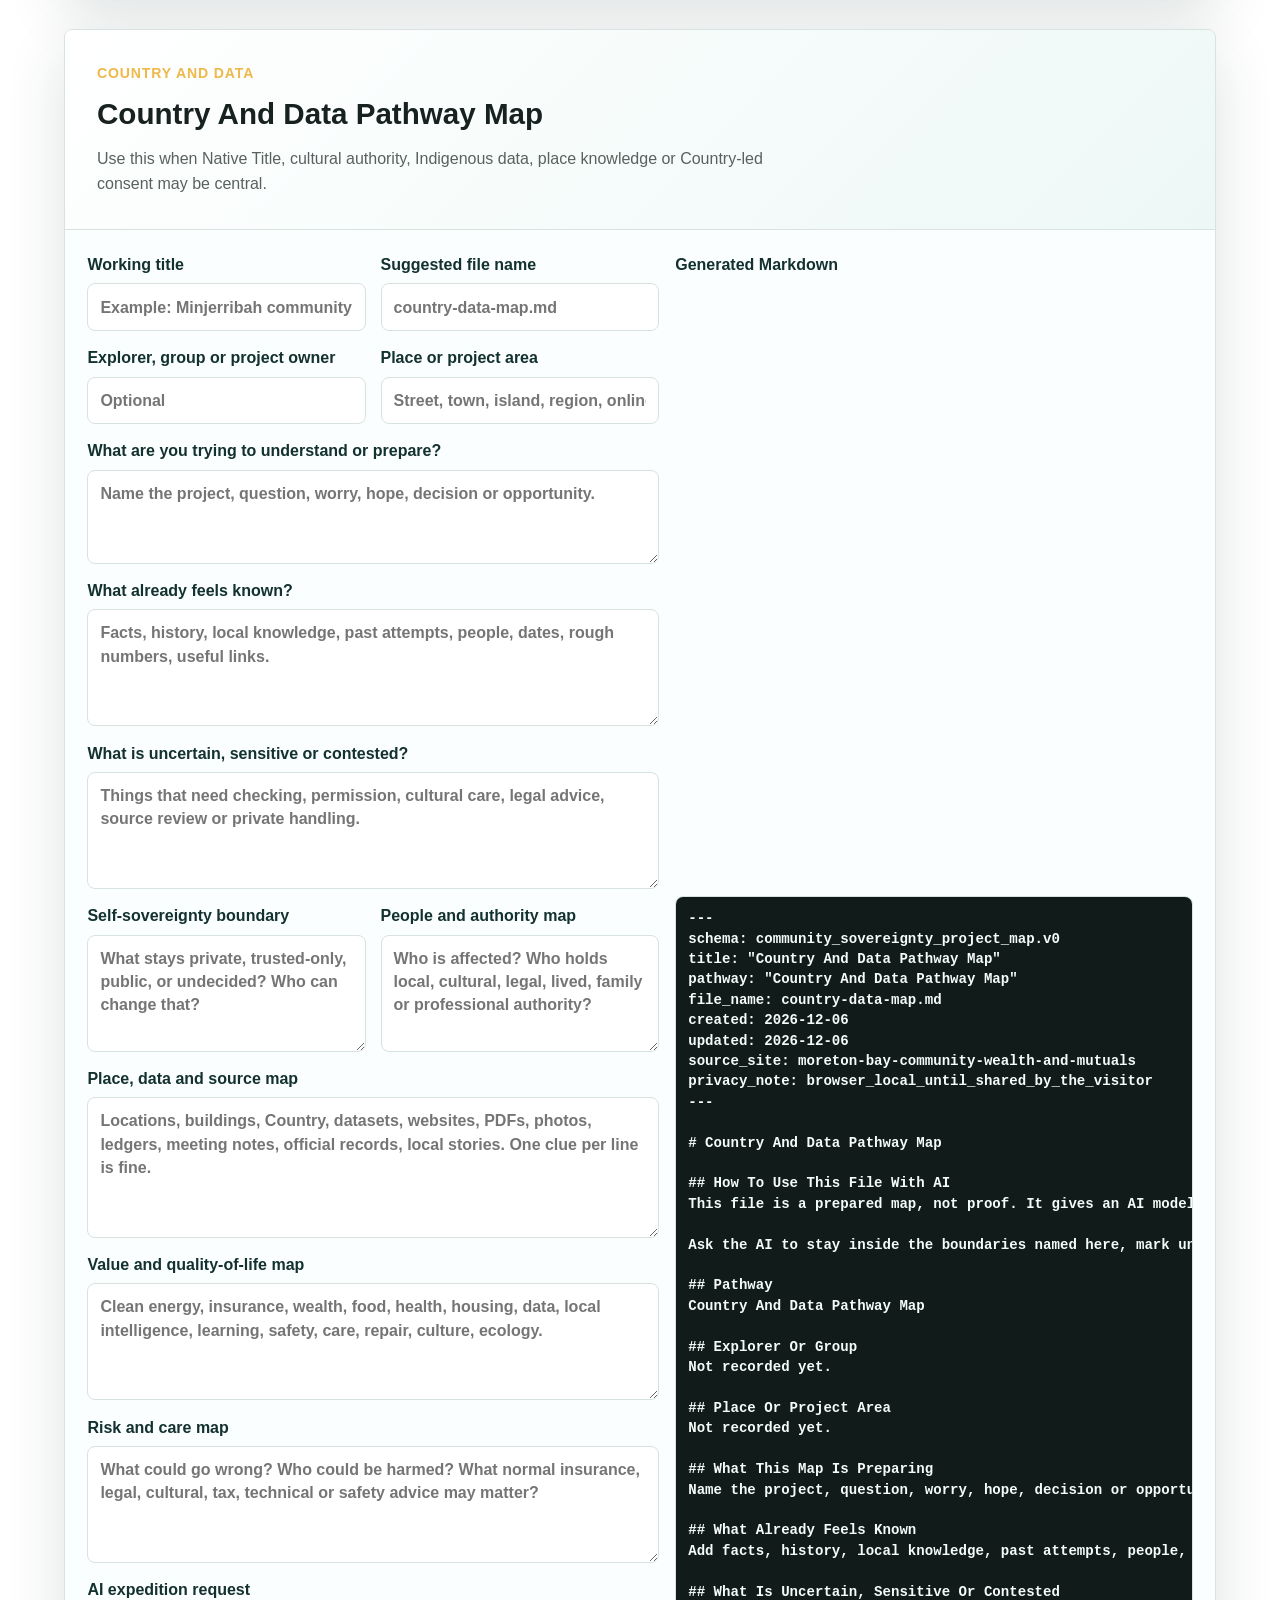
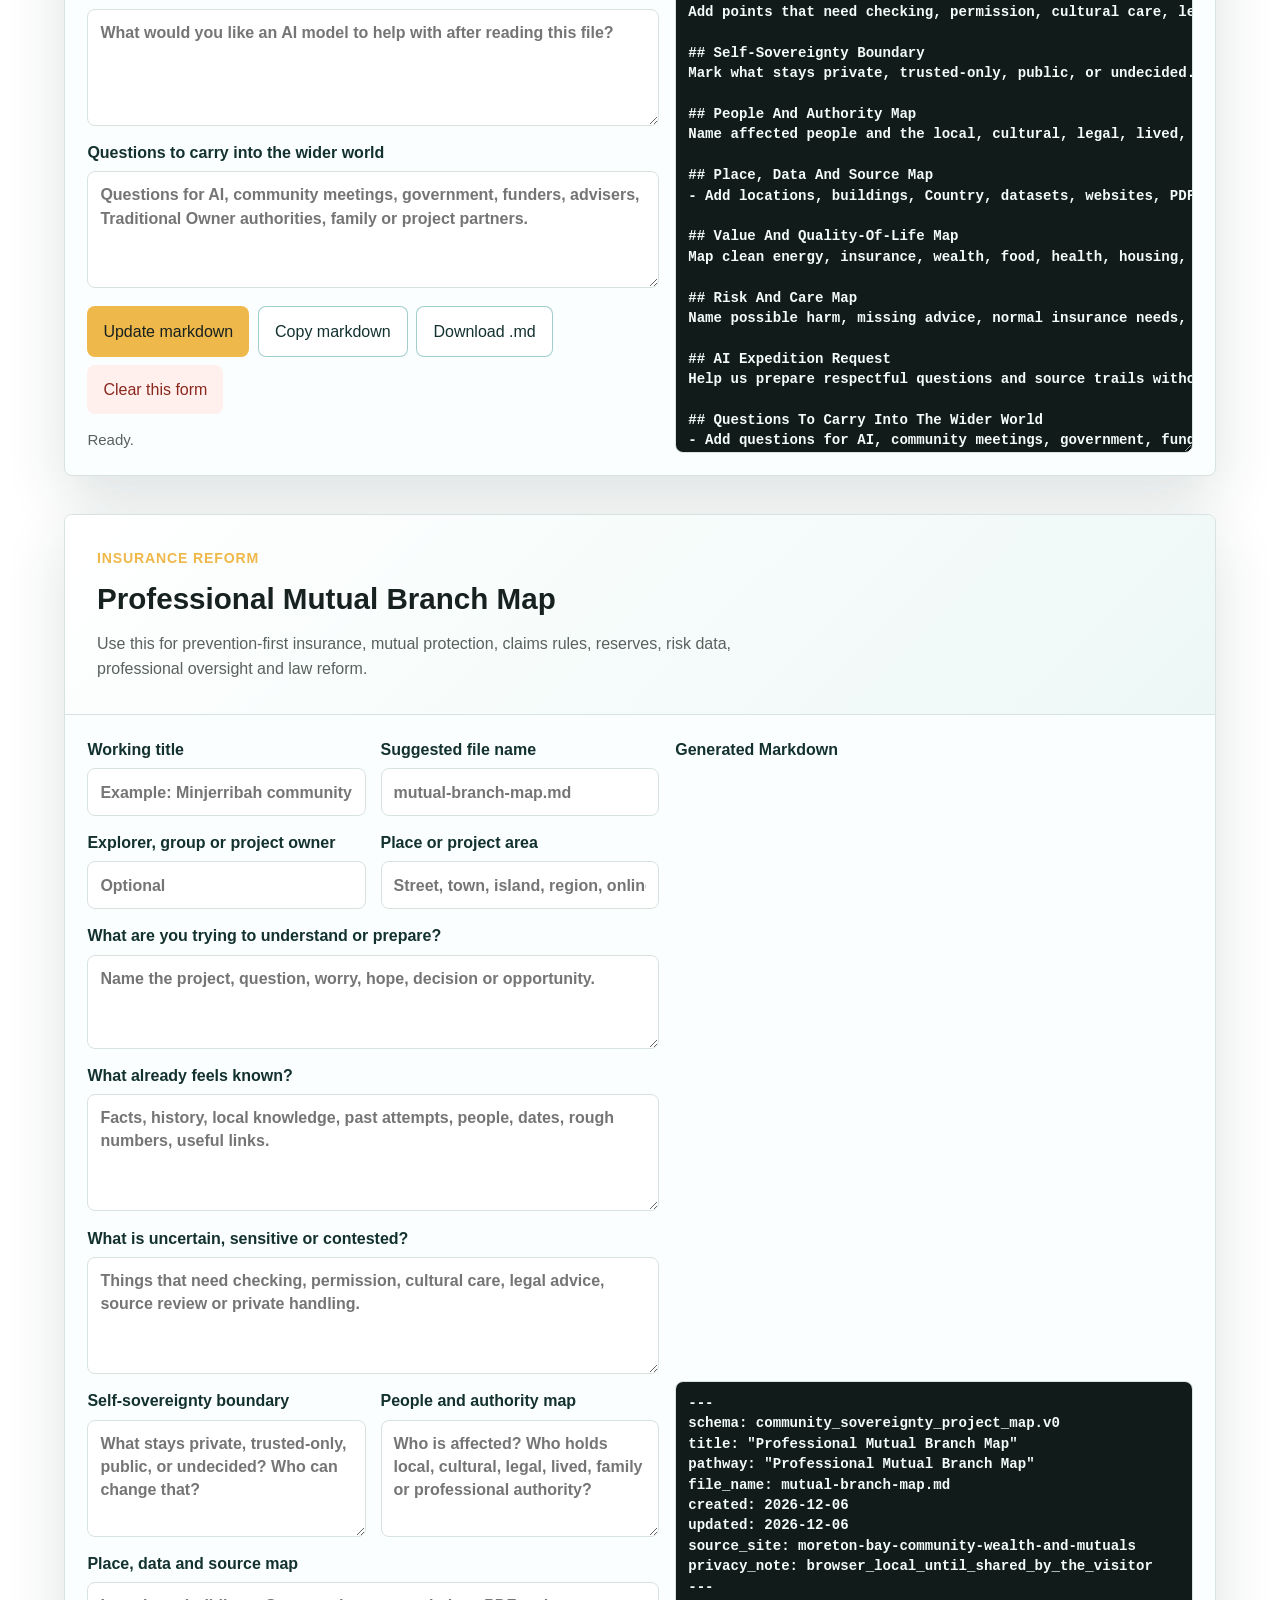
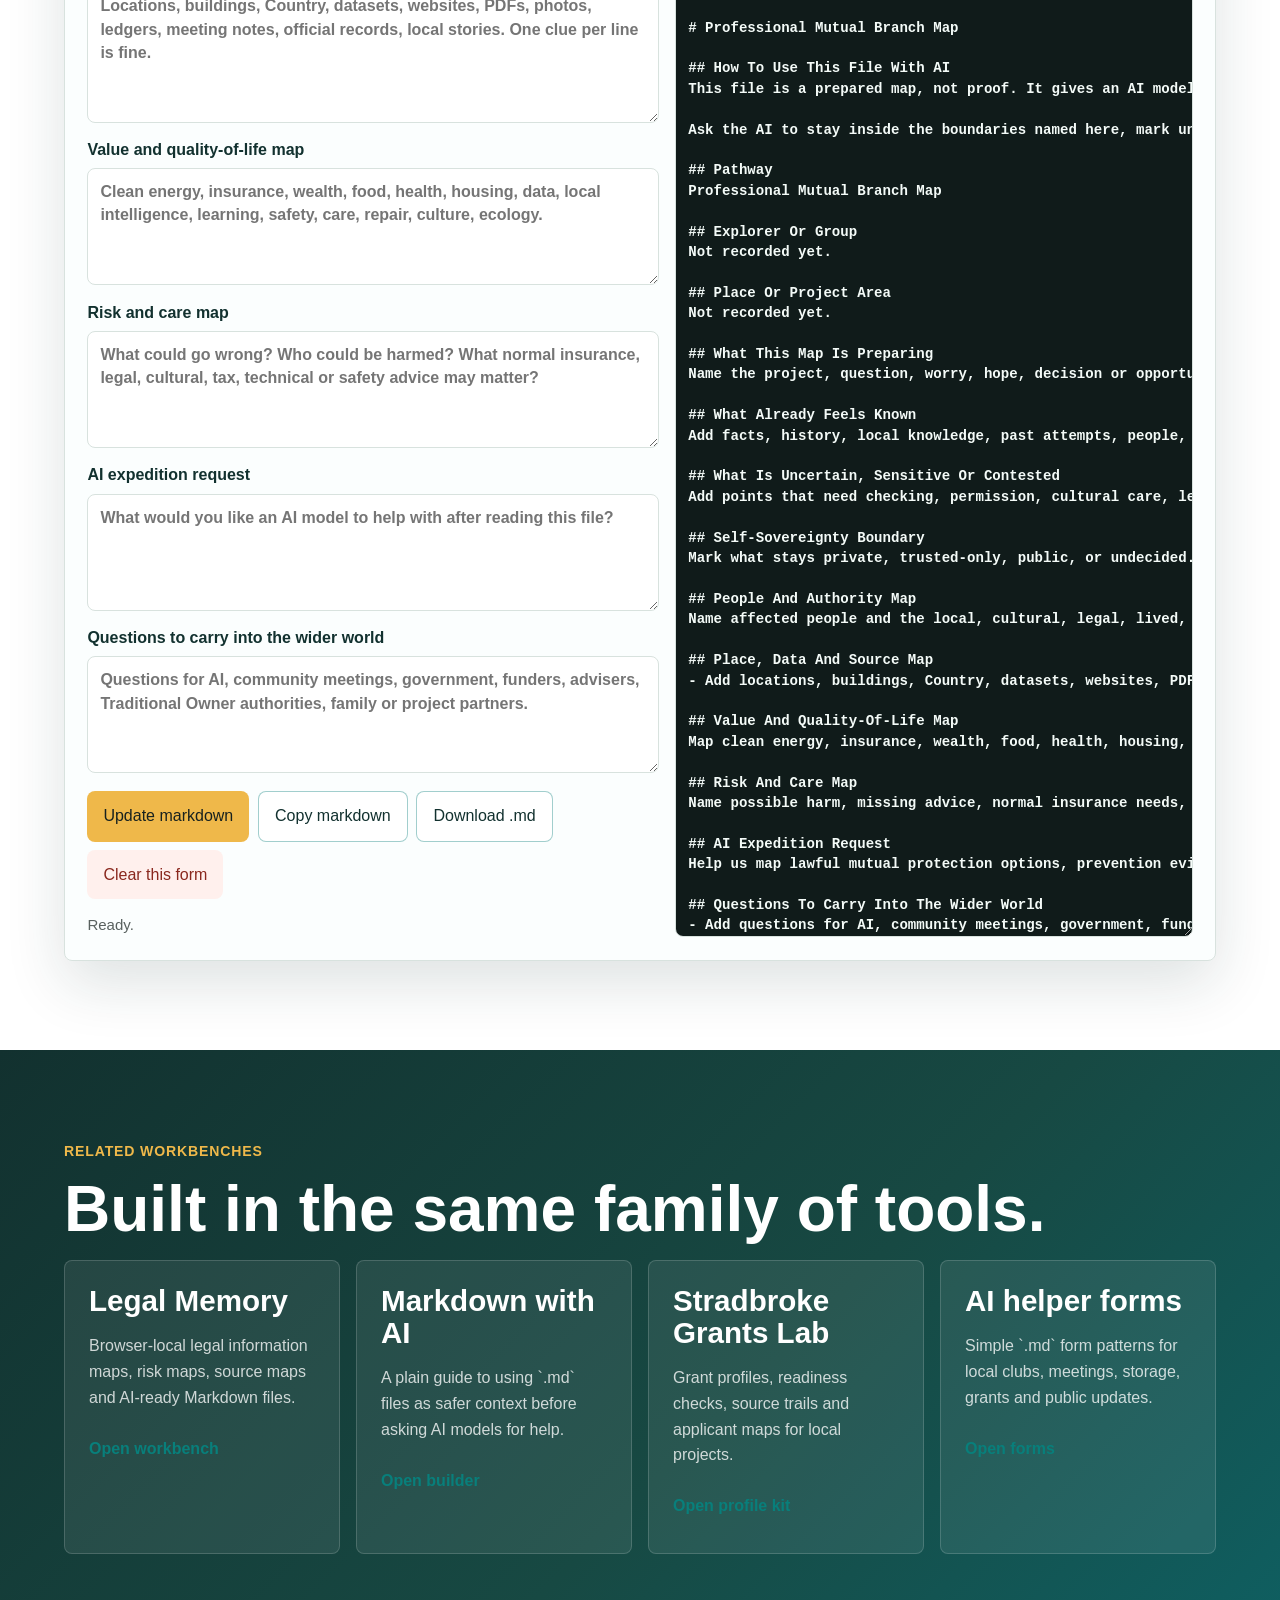
==== commit 179cbcd0: "Refine community wealth pathways and builders" ====
--- a/choose-a-path.html
+++ b/choose-a-path.html
@@ -30,7 +30,7 @@
       <div class="hero-content">
         <p class="eyebrow">Options, not orders</p>
         <h1>Choose the next right shape.</h1>
-        <p>A community does not need to jump from a good idea to a complicated institution. It can choose the smallest honest next step.</p>
+        <p>A community can start smaller than a complicated institution. It can choose the smallest honest next step.</p>
         <div class="hero-actions">
           <a class="button" href="#starter-paths">View paths</a>
           <a class="button secondary" href="source-trail.html">Check open questions</a>
@@ -40,33 +40,46 @@
 
     <section class="section white" id="starter-paths">
       <div class="wrap">
-        <p class="eyebrow">Starter paths</p>
-        <h2>Pick by risk, readiness, and authority.</h2>
-        <div class="grid three">
-          <article class="card">
-            <h3>Learning circle</h3>
-            <p>Best when people need shared language first. Run plain-English sessions about funds, insurance, data, and Country-led consent.</p>
-          </article>
-          <article class="card">
-            <h3>Community association</h3>
-            <p>Best for small local activity: events, workshops, newsletters, repair days, and basic grants. Keep the risk low and the records tidy.</p>
-          </article>
-          <article class="card">
-            <h3>Co-op or mutual</h3>
-            <p>Best when members are also the users or owners. One member, one vote is the simple heart of the model.</p>
-          </article>
-          <article class="card">
-            <h3>Company limited by guarantee</h3>
-            <p>A not-for-profit company structure often used for larger public-purpose work. It has directors, members, reporting duties, and no normal dividends.</p>
-          </article>
-          <article class="card">
-            <h3>PBC-led pathway</h3>
-            <p>Best when Native Title rights, cultural authority, or Country data are central. The correct Traditional Owner authority must lead.</p>
-          </article>
-          <article class="card">
-            <h3>Professional mutual branch</h3>
-            <p>Best only after serious advice. A real risk pool needs authorised managers, claims rules, reserves, complaints handling, and clean reporting.</p>
-          </article>
+        <p class="eyebrow">Starter maps</p>
+        <h2>Pick a doorway, then build a Markdown map.</h2>
+        <p class="lead">Each card opens a small form. The form creates a local `.md` file: a plain-text map of the project, the place, the people, the risks, the sources, and the boundaries. The file belongs to the visitor. They can inspect it before sharing any part of it with an AI model, adviser, family member, committee, government officer or funder.</p>
+        <div class="grid three path-grid">
+          <a class="card path-card" href="#form-learning-circle">
+            <p class="tag">Shared language</p>
+            <h3>Learning circle map</h3>
+            <p>For a group that wants to build common words before it makes big claims or formal promises.</p>
+            <span class="text-link">Build learning-circle-map.md</span>
+          </a>
+          <a class="card path-card" href="#form-community-association">
+            <p class="tag">Local activity</p>
+            <h3>Community association map</h3>
+            <p>For events, workshops, repair days, noticeboards, grants, and everyday community work.</p>
+            <span class="text-link">Build association-map.md</span>
+          </a>
+          <a class="card path-card" href="#form-coop-mutual">
+            <p class="tag">Member owned</p>
+            <h3>Co-op or mutual map</h3>
+            <p>For shared ownership, one-member-one-vote governance, mutual care, and useful local enterprise.</p>
+            <span class="text-link">Build coop-mutual-map.md</span>
+          </a>
+          <a class="card path-card" href="#form-company-guarantee">
+            <p class="tag">Public purpose</p>
+            <h3>Company limited by guarantee map</h3>
+            <p>For larger not-for-profit work with directors, members, reporting duties and public-purpose discipline.</p>
+            <span class="text-link">Build guarantee-company-map.md</span>
+          </a>
+          <a class="card path-card" href="#form-country-data">
+            <p class="tag">Country and data</p>
+            <h3>Country and data pathway map</h3>
+            <p>For Native Title, cultural authority, Indigenous data, place-based consent and Country-led questions.</p>
+            <span class="text-link">Build country-data-map.md</span>
+          </a>
+          <a class="card path-card" href="#form-professional-mutual">
+            <p class="tag">Insurance reform</p>
+            <h3>Professional mutual branch map</h3>
+            <p>For later-stage mutual protection, prevention-first insurance, reserves, claims rules and law reform.</p>
+            <span class="text-link">Build mutual-branch-map.md</span>
+          </a>
         </div>
       </div>
     </section>
@@ -74,44 +87,51 @@
     <section class="section">
       <div class="wrap story-strip">
         <div class="callout teal">
-          <h3>The tiny first version</h3>
-          <p>Before building a fund, build a public glossary, risk checklist, data consent form, meeting rhythm, and source library. That is not boring admin. It is the seed tray.</p>
+          <h3>A hedged knowledge area</h3>
+          <p>These forms are a small fenced garden before the bigger expedition. They help an explorer gather what is known, mark what is private, name what is uncertain, and decide which questions are ready for the internet, AI, advisers, funders, government, or a community meeting.</p>
         </div>
         <div>
-          <p class="eyebrow">Meeting questions</p>
-          <h2>Questions before structure.</h2>
-          <ul class="plain-list">
-            <li>Who is the community, and who has authority to speak for which part?</li>
-            <li>What must be protected from being spent too quickly?</li>
-            <li>What needs help now, before a future fund can grow?</li>
-            <li>What data should never leave community control?</li>
-            <li>Which risks need normal insurance, not a homemade answer?</li>
-            <li>Who would be harmed if the project failed?</li>
-          </ul>
+          <p class="eyebrow">Explorer files</p>
+          <h2>Markdown is the backpack.</h2>
+          <p class="lead">A `.md` file is a simple text file with headings. It lets a person carry their own map into an AI conversation instead of arriving empty-handed and letting the model guess the terrain.</p>
+          <p>The aim is not to trap the project in a template. The aim is to help people see the landscape: self, home, data, Country, food, health, clean energy, insurance, wealth, quality of life, local knowledge, source trails, open questions and next steps.</p>
         </div>
+      </div>
+    </section>
+
+    <section class="section white" id="map-builders">
+      <div class="wrap">
+        <p class="eyebrow">Markdown builders</p>
+        <h2>Build the map before the expedition.</h2>
+        <p class="lead">Answers stay in this browser unless the visitor copies or downloads them. No account, upload, database or hidden AI call is used on this page.</p>
+        <div class="builder-panels" data-map-builders></div>
       </div>
     </section>
 
     <section class="section deep">
       <div class="wrap">
-        <p class="eyebrow">Decision lens</p>
-        <h2>Four dials to tune.</h2>
+        <p class="eyebrow">Related workbenches</p>
+        <h2>Built in the same family of tools.</h2>
         <div class="grid four">
           <article class="card">
-            <h3>Local control</h3>
-            <p>How much say do members, residents, and Traditional Owners have?</p>
+            <h3>Legal Memory</h3>
+            <p>Browser-local legal information maps, risk maps, source maps and AI-ready Markdown files.</p>
+            <a class="text-link" href="https://auraofintelligence.github.io/legal-memory-workbench/">Open workbench</a>
           </article>
           <article class="card">
-            <h3>Legal strength</h3>
-            <p>Does the structure hold up when money, risk, conflict, and regulators arrive?</p>
+            <h3>Markdown with AI</h3>
+            <p>A plain guide to using `.md` files as safer context before asking AI models for help.</p>
+            <a class="text-link" href="https://auraofintelligence.github.io/how-to-use-md-with-ai/pages/builder.html">Open builder</a>
           </article>
           <article class="card">
-            <h3>Future wealth</h3>
-            <p>Does it protect capital, land, culture, and knowledge for future generations?</p>
+            <h3>Stradbroke Grants Lab</h3>
+            <p>Grant profiles, readiness checks, source trails and applicant maps for local projects.</p>
+            <a class="text-link" href="https://auraofintelligence.github.io/stradbroke-grants-lab/profile-kit.html">Open profile kit</a>
           </article>
           <article class="card">
-            <h3>Everyday usefulness</h3>
-            <p>Can a teenager, grandparent, organiser, or busy parent understand what to do next?</p>
+            <h3>AI helper forms</h3>
+            <p>Simple `.md` form patterns for local clubs, meetings, storage, grants and public updates.</p>
+            <a class="text-link" href="https://auraofintelligence.github.io/plfc-ai-agent-md-forms/pages/forms.html">Open forms</a>
           </article>
         </div>
       </div>
--- a/styles.css
+++ b/styles.css
@@ -6,6 +6,7 @@
   --line: #d8e2de;
   --teal: #087f7b;
   --deep-teal: #12312f;
+  --sea: #0f5f61;
   --coral: #e65f4f;
   --gold: #efb84a;
   --leaf: #347b48;
@@ -238,9 +239,12 @@
 }
 
 .button {
+  border: 0;
   background: var(--gold);
   color: var(--ink);
   padding: 0.72rem 1rem;
+  cursor: pointer;
+  font: inherit;
 }
 
 .button.secondary {
@@ -249,6 +253,17 @@
   outline: 1px solid rgba(255, 255, 255, 0.45);
 }
 
+.button.ghost {
+  border: 1px solid rgba(8, 127, 123, 0.38);
+  background: var(--white);
+  color: var(--deep-teal);
+}
+
+.button.danger {
+  background: #fff0ed;
+  color: #8a281e;
+}
+
 .text-link {
   color: var(--teal);
 }
@@ -268,7 +283,7 @@
 }
 
 .section.deep {
-  background: var(--deep-teal);
+  background: linear-gradient(135deg, #12312f 0%, #174943 58%, #0f5f61 100%);
   color: var(--white);
 }
 
@@ -327,6 +342,25 @@
   background: var(--white);
   padding: clamp(1.1rem, 2vw, 1.5rem);
   box-shadow: 0 12px 34px rgba(18, 49, 47, 0.06);
+}
+
+a.card {
+  color: inherit;
+  text-decoration: none;
+}
+
+.path-card {
+  display: grid;
+  align-content: start;
+  gap: 0.35rem;
+  min-height: 100%;
+}
+
+.path-card:hover,
+.path-card:focus-visible {
+  border-color: rgba(8, 127, 123, 0.6);
+  box-shadow: 0 18px 46px rgba(18, 49, 47, 0.12);
+  outline: 0;
 }
 
 .deep .card {
@@ -362,6 +396,27 @@
   padding: 0.28rem 0.5rem;
 }
 
+.section.deep .tag {
+  border-color: rgba(255, 255, 255, 0.35);
+  background: rgba(255, 255, 255, 0.12);
+  color: var(--white);
+}
+
+.section.deep .tag:nth-child(2) {
+  border-color: rgba(239, 184, 74, 0.7);
+  color: #ffe39c;
+}
+
+.section.deep .tag:nth-child(3) {
+  border-color: rgba(106, 205, 190, 0.75);
+  color: #bcfff3;
+}
+
+.section.deep .tag:nth-child(4) {
+  border-color: rgba(246, 141, 119, 0.75);
+  color: #ffd2c9;
+}
+
 .story-strip {
   display: grid;
   grid-template-columns: 0.8fr 1.2fr;
@@ -424,6 +479,113 @@
 .callout.teal {
   border-color: var(--teal);
   background: #e9f7f5;
+}
+
+.builder-panels {
+  display: grid;
+  gap: clamp(1.4rem, 4vw, 2.4rem);
+  margin-top: 1.5rem;
+}
+
+.builder-panel {
+  scroll-margin-top: 6rem;
+  border: 1px solid var(--line);
+  border-radius: var(--radius);
+  background: #fbfefe;
+  box-shadow: var(--shadow);
+  overflow: hidden;
+}
+
+.builder-heading {
+  padding: clamp(1.2rem, 3vw, 2rem);
+  border-bottom: 1px solid var(--line);
+  background: linear-gradient(135deg, #ffffff 0%, #edf8f6 100%);
+}
+
+.builder-heading h3 {
+  margin-bottom: 0.45rem;
+}
+
+.builder-heading p:last-child {
+  max-width: 76ch;
+  margin-bottom: 0;
+  color: var(--muted);
+}
+
+.builder-layout {
+  display: grid;
+  grid-template-columns: minmax(0, 1.05fr) minmax(20rem, 0.95fr);
+  gap: 1rem;
+  align-items: stretch;
+  padding: clamp(1rem, 3vw, 1.4rem);
+}
+
+.builder-form {
+  display: grid;
+  gap: 0.9rem;
+}
+
+.builder-form label,
+.output-panel label {
+  display: grid;
+  gap: 0.35rem;
+  color: var(--deep-teal);
+  font-weight: 850;
+}
+
+.builder-form input,
+.builder-form textarea,
+.markdown-output {
+  width: 100%;
+  border: 1px solid var(--line);
+  border-radius: var(--radius);
+  background: var(--white);
+  color: var(--ink);
+  font: inherit;
+  line-height: 1.45;
+  padding: 0.7rem 0.75rem;
+}
+
+.builder-form textarea {
+  resize: vertical;
+}
+
+.form-grid {
+  display: grid;
+  gap: 0.9rem;
+}
+
+.form-grid.two {
+  grid-template-columns: repeat(2, minmax(0, 1fr));
+}
+
+.builder-actions {
+  display: flex;
+  flex-wrap: wrap;
+  gap: 0.55rem;
+  margin-top: 0.2rem;
+}
+
+.status-line {
+  min-height: 1.4rem;
+  margin: 0;
+  color: var(--muted);
+  font-size: 0.94rem;
+}
+
+.output-panel {
+  display: grid;
+  min-height: 100%;
+}
+
+.markdown-output {
+  min-height: 34rem;
+  resize: vertical;
+  background: #101b1a;
+  color: #f4fbf8;
+  font-family: Consolas, "Liberation Mono", monospace;
+  font-size: 0.88rem;
+  white-space: pre;
 }
 
 .plain-list,
@@ -490,8 +652,8 @@
   bottom: 1rem;
   z-index: 40;
   display: grid;
-  width: 3rem;
-  height: 3rem;
+  width: 3.6rem;
+  height: 3.6rem;
   place-items: center;
   border: 0;
   border-radius: var(--radius);
@@ -499,6 +661,9 @@
   color: var(--white);
   box-shadow: var(--shadow);
   cursor: pointer;
+  font-size: 2rem;
+  font-weight: 900;
+  line-height: 1;
   opacity: 0;
   pointer-events: none;
   transform: translateY(0.5rem);
@@ -514,6 +679,10 @@
 .mini {
   color: var(--muted);
   font-size: 0.94rem;
+}
+
+.mt-1 {
+  margin-top: 1rem;
 }
 
 @media (max-width: 960px) {
@@ -546,7 +715,9 @@
   .grid.two,
   .grid.three,
   .grid.four,
-  .story-strip {
+  .story-strip,
+  .builder-layout,
+  .form-grid.two {
     grid-template-columns: 1fr;
   }
 
@@ -557,6 +728,10 @@
 
   .hero-content {
     align-content: end;
+  }
+
+  .markdown-output {
+    min-height: 24rem;
   }
 }
 
@@ -621,4 +796,27 @@
     justify-content: start;
     grid-template-columns: 1fr;
   }
-}
+
+  .section,
+  .site-footer {
+    padding-right: max(1rem, env(safe-area-inset-right));
+    padding-bottom: calc(clamp(3rem, 7vw, 6rem) + 4.4rem);
+  }
+
+  .builder-actions {
+    display: grid;
+  }
+
+  .builder-actions .button {
+    width: 100%;
+  }
+
+  .back-to-top {
+    right: 0.35rem;
+    bottom: 0.35rem;
+    width: 3rem;
+    height: 3.2rem;
+    border: 2px solid rgba(255, 255, 255, 0.7);
+    font-size: 2.05rem;
+  }
+}
